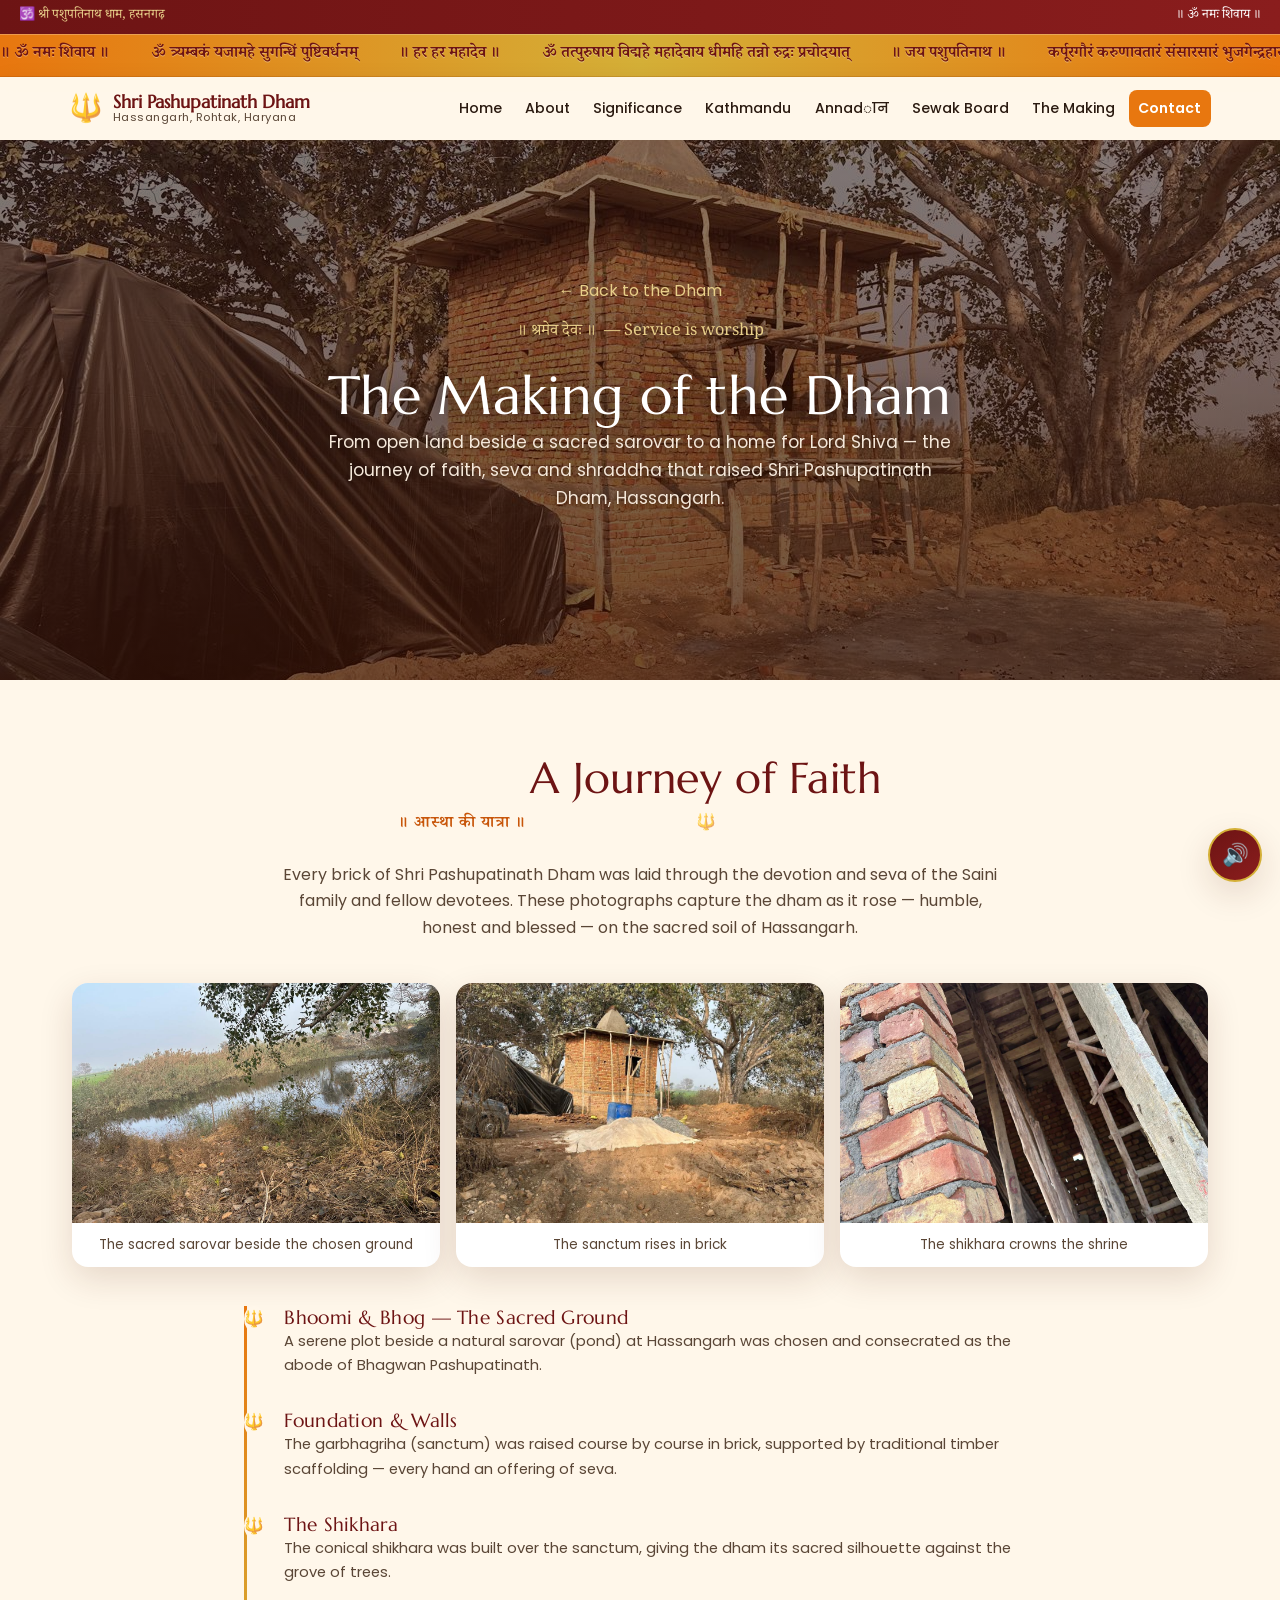
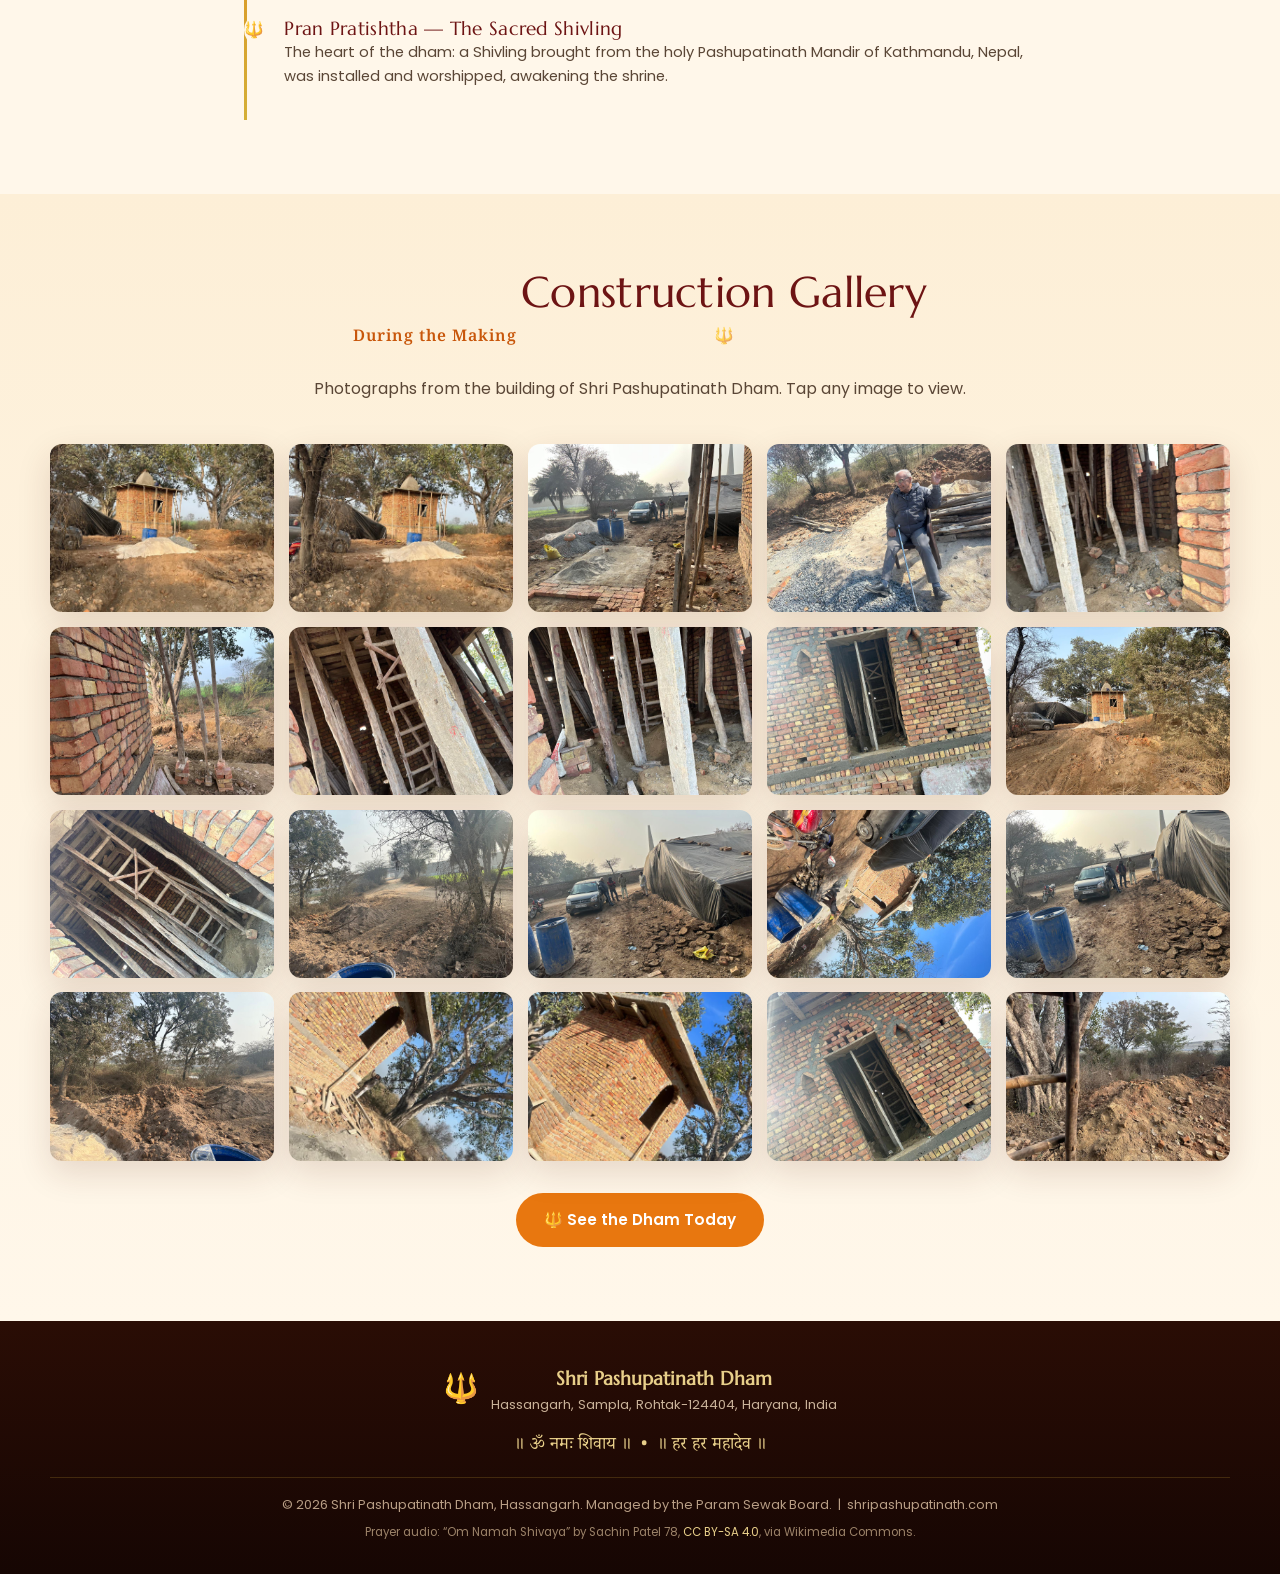
==== making.html @ 54a42c15 "Launch Shri Pashupatinath Dham website Static site for Shri Pashupatinath Dham, Hassangarh (Sampla, " ====
<!DOCTYPE html>
<html lang="en">
<head>
  <meta charset="UTF-8" />
  <meta name="viewport" content="width=device-width, initial-scale=1.0" />
  <title>The Making of the Dham | Shri Pashupatinath Dham, Hassangarh</title>
  <meta name="description" content="The journey of building Shri Pashupatinath Dham in Hassangarh — construction photos and milestones, from open land beside a sacred sarovar to a home of Lord Shiva." />
  <link rel="preconnect" href="https://fonts.googleapis.com" />
  <link rel="preconnect" href="https://fonts.gstatic.com" crossorigin />
  <link href="https://fonts.googleapis.com/css2?family=Marcellus&family=Noto+Serif+Devanagari:wght@400;600;700&family=Poppins:wght@300;400;500;600&display=swap" rel="stylesheet" />
  <link rel="stylesheet" href="css/styles.css" />
  <link rel="icon" href="data:image/svg+xml,<svg xmlns='http://www.w3.org/2000/svg' viewBox='0 0 100 100'><text y='.9em' font-size='90'>🕉️</text></svg>" />
</head>
<body>

  <!-- Background mantra audio (loops continuously) -->
  <audio id="mantraAudio" loop preload="auto">
    <source src="assets/om-namah-shivaya.ogg" type="audio/ogg" />
    <source src="assets/om-chant.wav" type="audio/wav" />
  </audio>
  <button id="audioToggle" class="audio-toggle" aria-label="Play or pause mantra" title="Mantra"><span class="a-icon">🔊</span></button>

  <div class="topbar">
    <span>🕉️ श्री पशुपतिनाथ धाम, हसनगढ़</span>
    <span class="topbar-om">॥ ॐ नमः शिवाय ॥</span>
  </div>

  <div class="mantra-marquee" aria-hidden="true">
    <div class="mantra-track">
      <span>॥ ॐ नमः शिवाय ॥</span><span>ॐ त्र्यम्बकं यजामहे सुगन्धिं पुष्टिवर्धनम्</span><span>॥ हर हर महादेव ॥</span><span>ॐ तत्पुरुषाय विद्महे महादेवाय धीमहि तन्नो रुद्रः प्रचोदयात्</span><span>॥ जय पशुपतिनाथ ॥</span><span>कर्पूरगौरं करुणावतारं संसारसारं भुजगेन्द्रहारम्</span>
      <span>॥ ॐ नमः शिवाय ॥</span><span>ॐ त्र्यम्बकं यजामहे सुगन्धिं पुष्टिवर्धनम्</span><span>॥ हर हर महादेव ॥</span><span>ॐ तत्पुरुषाय विद्महे महादेवाय धीमहि तन्नो रुद्रः प्रचोदयात्</span><span>॥ जय पशुपतिनाथ ॥</span><span>कर्पूरगौरं करुणावतारं संसारसारं भुजगेन्द्रहारम्</span>
    </div>
  </div>

  <header class="nav" id="nav">
    <div class="nav-inner">
      <a href="index.html" class="brand">
        <span class="brand-icon">🔱</span>
        <span class="brand-text">
          <strong>Shri Pashupatinath Dham</strong>
          <small>Hassangarh, Rohtak, Haryana</small>
        </span>
      </a>
      <nav class="nav-links" id="navLinks">
        <a href="index.html">Home</a>
        <a href="index.html#about">About</a>
        <a href="index.html#significance">Significance</a>
        <a href="index.html#kathmandu">Kathmandu</a>
        <a href="index.html#bhandara">Annadान</a>
        <a href="index.html#board">Sewak Board</a>
        <a href="making.html">The Making</a>
        <a href="index.html#contact" class="btn-donate">Contact</a>
      </nav>
      <button class="nav-toggle" id="navToggle" aria-label="Menu">☰</button>
    </div>
  </header>

  <!-- Hero -->
  <section class="making-hero">
    <div class="hero-content">
      <a href="index.html" class="back-link">← Back to the Dham</a>
      <p class="hero-mantra">॥ श्रमेव देवः ॥ &nbsp;— Service is worship</p>
      <h1>The Making of the Dham</h1>
      <p class="hero-desc">From open land beside a sacred sarovar to a home for Lord Shiva — the journey of faith, seva and shraddha that raised Shri Pashupatinath Dham, Hassangarh.</p>
    </div>
  </section>

  <!-- Story -->
  <section class="section">
    <div class="section-head">
      <span class="eyebrow">॥ आस्था की यात्रा ॥</span>
      <h2>A Journey of Faith</h2>
      <p class="section-lead">Every brick of Shri Pashupatinath Dham was laid through the devotion and seva of the Saini family and fellow devotees. These photographs capture the dham as it rose — humble, honest and blessed — on the sacred soil of Hassangarh.</p>
    </div>

    <div class="progress-imgs">
      <figure><img src="assets/gallery/temple-08.jpg" alt="The sacred sarovar beside which the dham was built" loading="lazy"/><figcaption>The sacred sarovar beside the chosen ground</figcaption></figure>
      <figure><img src="assets/gallery/temple-02.jpg" alt="The brick sanctum under construction" loading="lazy"/><figcaption>The sanctum rises in brick</figcaption></figure>
      <figure><img src="assets/gallery/temple-24.jpg" alt="The completed brick shikhara" loading="lazy"/><figcaption>The shikhara crowns the shrine</figcaption></figure>
    </div>

    <!-- Timeline -->
    <div class="timeline">
      <div class="tl-item">
        <h3>Bhoomi & Bhog — The Sacred Ground</h3>
        <p>A serene plot beside a natural sarovar (pond) at Hassangarh was chosen and consecrated as the abode of Bhagwan Pashupatinath.</p>
      </div>
      <div class="tl-item">
        <h3>Foundation & Walls</h3>
        <p>The garbhagriha (sanctum) was raised course by course in brick, supported by traditional timber scaffolding — every hand an offering of seva.</p>
      </div>
      <div class="tl-item">
        <h3>The Shikhara</h3>
        <p>The conical shikhara was built over the sanctum, giving the dham its sacred silhouette against the grove of trees.</p>
      </div>
      <div class="tl-item">
        <h3>Pran Pratishtha — The Sacred Shivling</h3>
        <p>The heart of the dham: a Shivling brought from the holy Pashupatinath Mandir of Kathmandu, Nepal, was installed and worshipped, awakening the shrine.</p>
      </div>
    </div>
  </section>

  <!-- Construction Gallery -->
  <section class="section section-alt">
    <div class="section-head">
      <span class="eyebrow">During the Making</span>
      <h2>Construction Gallery</h2>
      <p class="section-lead">Photographs from the building of Shri Pashupatinath Dham. Tap any image to view.</p>
    </div>
    <div class="gallery-grid" id="makingGrid"><!-- populated by script.js --></div>
    <div class="gallery-cta">
      <a href="index.html#gallery" class="btn btn-primary">🔱 See the Dham Today</a>
    </div>
  </section>

  <footer class="footer">
    <div class="footer-inner">
      <div class="footer-brand">
        <span class="brand-icon">🔱</span>
        <div>
          <strong>Shri Pashupatinath Dham</strong>
          <p>Hassangarh, Sampla, Rohtak-124404, Haryana, India</p>
        </div>
      </div>
      <p class="footer-mantra">॥ ॐ नमः शिवाय ॥ &nbsp;•&nbsp; ॥ हर हर महादेव ॥</p>
      <p class="footer-copy">© <span id="year"></span> Shri Pashupatinath Dham, Hassangarh. Managed by the Param Sewak Board. &nbsp;|&nbsp; shripashupatinath.com</p>
      <p class="footer-credit">Prayer audio: “Om Namah Shivaya” by Sachin Patel 78, <a href="https://creativecommons.org/licenses/by-sa/4.0" target="_blank" rel="noopener">CC BY-SA 4.0</a>, via Wikimedia Commons.</p>
    </div>
  </footer>

  <div class="lightbox" id="lightbox">
    <span class="lb-close" id="lbClose">✕</span>
    <img id="lbImg" src="" alt="Darshan" />
  </div>

  <script src="js/script.js"></script>
</body>
</html>
---- css/styles.css ----
/* ===== Shri Pashupatinath Dham — Theme ===== */
:root{
  --saffron:#e8770f;
  --saffron-deep:#c8560a;
  --maroon:#6d1414;
  --maroon-2:#8a1d1d;
  --gold:#d4af37;
  --gold-soft:#e8cf8a;
  --cream:#fff7ea;
  --cream-2:#fdefd7;
  --ink:#2a1a10;
  --ink-soft:#5a4636;
  --shadow:0 12px 34px rgba(80,30,0,.14);
  --radius:16px;
  --maxw:1180px;
}
*{box-sizing:border-box;margin:0;padding:0}
html{scroll-behavior:smooth}
body{
  font-family:'Poppins',sans-serif;
  color:var(--ink);
  background:var(--cream);
  line-height:1.65;
  overflow-x:hidden;
}
h1,h2,h3,h4{font-family:'Marcellus',serif;font-weight:400;letter-spacing:.3px;line-height:1.2}
a{color:var(--maroon-2);text-decoration:none;transition:.2s}
a:hover{color:var(--saffron-deep)}
img{max-width:100%;display:block}
.dev{font-family:'Noto Serif Devanagari',serif}

/* ===== Top bar ===== */
.topbar{
  background:linear-gradient(90deg,var(--maroon),var(--maroon-2));
  color:var(--gold-soft);
  font-size:.82rem;
  display:flex;justify-content:space-between;align-items:center;
  padding:.4rem 1.2rem;
  font-family:'Noto Serif Devanagari',serif;
}
.topbar-om{color:#fff}
@media(max-width:600px){.topbar{font-size:.7rem;padding:.35rem .7rem}}

/* ===== Scrolling mantra marquee ===== */
.mantra-marquee{
  background:linear-gradient(90deg,var(--saffron),var(--gold),var(--saffron));
  overflow:hidden;white-space:nowrap;position:relative;
  border-top:1px solid rgba(255,255,255,.25);
  border-bottom:1px solid rgba(140,60,0,.2);
}
.mantra-track{
  display:inline-flex;gap:2.6rem;padding:.45rem 0;
  animation:marquee 34s linear infinite;
  will-change:transform;
}
.mantra-track span{
  font-family:'Noto Serif Devanagari',serif;
  color:var(--maroon);font-weight:600;font-size:1rem;
  text-shadow:0 1px 0 rgba(255,255,255,.35);
}
@keyframes marquee{from{transform:translateX(0)}to{transform:translateX(-50%)}}
.mantra-marquee:hover .mantra-track{animation-play-state:paused}

/* ===== Audio toggle ===== */
.audio-toggle{
  position:fixed;right:18px;bottom:18px;z-index:120;
  width:54px;height:54px;border-radius:50%;border:2px solid var(--gold);
  background:linear-gradient(145deg,var(--maroon),var(--maroon-2));
  color:#fff;font-size:1.35rem;cursor:pointer;box-shadow:var(--shadow);
  display:flex;align-items:center;justify-content:center;transition:.25s;
}
.audio-toggle:hover{transform:scale(1.08)}
.audio-toggle.playing{animation:pulse 2.4s ease-in-out infinite}
@keyframes pulse{0%,100%{box-shadow:0 0 0 0 rgba(212,175,55,.5)}50%{box-shadow:0 0 0 12px rgba(212,175,55,0)}}

/* ===== Nav ===== */
.nav{position:sticky;top:0;z-index:100;background:rgba(255,247,234,.96);
  backdrop-filter:blur(8px);box-shadow:0 2px 18px rgba(90,30,0,.08);}
.nav-inner{max-width:var(--maxw);margin:auto;display:flex;align-items:center;
  justify-content:space-between;padding:.55rem 1.2rem;gap:1rem}
.brand{display:flex;align-items:center;gap:.6rem;color:var(--maroon)}
.brand-icon{font-size:1.7rem}
.brand-text{display:flex;flex-direction:column;line-height:1.05}
.brand-text strong{font-family:'Marcellus',serif;font-size:1.12rem;color:var(--maroon)}
.brand-text small{font-size:.7rem;color:var(--ink-soft);letter-spacing:.5px}
.nav-links{display:flex;align-items:center;gap:.25rem;flex-wrap:wrap}
.nav-links a{padding:.45rem .6rem;font-size:.88rem;color:var(--ink);border-radius:8px;font-weight:500}
.nav-links a:hover{background:var(--cream-2);color:var(--maroon)}
.btn-donate{background:var(--saffron);color:#fff!important;font-weight:600!important}
.btn-donate:hover{background:var(--saffron-deep)!important}
.nav-toggle{display:none;background:none;border:none;font-size:1.6rem;color:var(--maroon);cursor:pointer}
@media(max-width:960px){
  .nav-toggle{display:block}
  .nav-links{position:absolute;top:100%;right:0;left:0;flex-direction:column;
    align-items:stretch;background:var(--cream);padding:.6rem;gap:.15rem;
    box-shadow:var(--shadow);max-height:0;overflow:hidden;transition:max-height .35s}
  .nav-links.open{max-height:640px;padding:.6rem}
  .nav-links a{padding:.7rem .9rem}
}

/* ===== Buttons ===== */
.btn{display:inline-block;padding:.8rem 1.6rem;border-radius:40px;font-weight:600;
  font-size:.95rem;transition:.25s;cursor:pointer;border:2px solid transparent}
.btn-primary{background:var(--saffron);color:#fff}
.btn-primary:hover{background:var(--saffron-deep);color:#fff;transform:translateY(-2px)}
.btn-ghost{background:transparent;color:#fff;border-color:var(--gold-soft)}
.btn-ghost:hover{background:rgba(255,255,255,.15);color:#fff}

/* ===== Hero ===== */
.hero{position:relative;min-height:92vh;display:flex;align-items:center;justify-content:center;
  text-align:center;color:#fff;
  background:linear-gradient(rgba(40,10,0,.15),rgba(40,10,0,.15)),url('../assets/gallery/temple-14.jpg') center/cover no-repeat;}
.hero-overlay{position:absolute;inset:0;
  background:linear-gradient(180deg,rgba(60,15,5,.55),rgba(60,15,5,.35) 40%,rgba(50,12,4,.78));}
.hero-content{position:relative;z-index:2;max-width:820px;padding:2rem 1.4rem}
.hero-mantra{font-family:'Noto Serif Devanagari',serif;color:var(--gold-soft);
  font-size:1.02rem;margin-bottom:1rem;text-shadow:0 2px 8px rgba(0,0,0,.6)}
.hero h1{font-size:clamp(2.4rem,6vw,4.4rem);text-shadow:0 4px 22px rgba(0,0,0,.55);color:#fff}
.hero-sub-hi{font-family:'Noto Serif Devanagari',serif;font-size:1.5rem;color:var(--gold-soft);margin:.3rem 0 1rem}
.hero-desc{font-size:1.06rem;max-width:640px;margin:0 auto 1.8rem;color:#f5e8da;text-shadow:0 1px 6px rgba(0,0,0,.5)}
.hero-btns{display:flex;gap:1rem;justify-content:center;flex-wrap:wrap}
.hero-scroll{position:absolute;bottom:22px;left:50%;transform:translateX(-50%);color:var(--gold-soft);
  font-size:1.4rem;z-index:2;animation:bob 1.8s infinite}
@keyframes bob{0%,100%{transform:translate(-50%,0)}50%{transform:translate(-50%,10px)}}

/* ===== Quote strip ===== */
.quote-strip{background:linear-gradient(135deg,var(--maroon),var(--maroon-2));color:#fff;
  text-align:center;padding:3rem 1.4rem;border-bottom:4px solid var(--gold)}
.quote-dev{font-family:'Noto Serif Devanagari',serif;font-size:1.5rem;color:var(--gold-soft);line-height:1.7}
.quote-en{max-width:760px;margin:1rem auto 0;font-style:italic;color:#f2e3d0;font-size:1rem}

/* ===== Sections ===== */
.section{max-width:var(--maxw);margin:auto;padding:4.6rem 1.4rem}
.section-alt{background:linear-gradient(180deg,var(--cream-2),var(--cream));max-width:100%}
.section-alt>*{max-width:var(--maxw);margin-left:auto;margin-right:auto}
.section-head{text-align:center;margin-bottom:2.6rem}
.eyebrow{display:inline-block;font-family:'Noto Serif Devanagari',serif;color:var(--saffron-deep);
  font-weight:600;letter-spacing:1px;margin-bottom:.5rem}
.eyebrow.light{color:var(--gold-soft)}
.section-head h2{font-size:clamp(1.9rem,4vw,2.7rem);color:var(--maroon);position:relative;display:inline-block}
.section-head h2::after{content:"🔱";display:block;font-size:1rem;margin-top:.4rem;opacity:.8}
.section-lead{max-width:720px;margin:1rem auto 0;color:var(--ink-soft)}

/* ===== About ===== */
.about-grid{display:grid;grid-template-columns:1.3fr 1fr;gap:2.4rem;align-items:start}
.about-text p{margin-bottom:1rem;color:var(--ink-soft)}
.about-text strong{color:var(--maroon)}
.about-cards{display:grid;grid-template-columns:1fr 1fr;gap:1rem}
.mini-card{background:#fff;border:1px solid var(--cream-2);border-radius:var(--radius);
  padding:1.2rem;box-shadow:var(--shadow);text-align:center}
.mini-card span{font-size:1.8rem}
.mini-card h4{color:var(--maroon);margin:.4rem 0 .3rem;font-size:1.05rem}
.mini-card p{font-size:.85rem;color:var(--ink-soft)}
@media(max-width:820px){.about-grid{grid-template-columns:1fr}}

/* ===== Significance ===== */
.sig-intro{max-width:820px;margin:0 auto 2.4rem;text-align:center;color:var(--ink-soft);font-size:1.05rem}
.sig-grid{display:grid;grid-template-columns:repeat(auto-fit,minmax(230px,1fr));gap:1.3rem}
.sig-card{background:#fff;border-radius:var(--radius);padding:1.6rem;box-shadow:var(--shadow);
  border-top:4px solid var(--saffron);transition:.25s}
.sig-card:hover{transform:translateY(-5px)}
.sig-card h3{color:var(--maroon);font-size:1.2rem;margin-bottom:.5rem}
.sig-card p{color:var(--ink-soft);font-size:.94rem}

.mantra-block{margin-top:3rem;text-align:center}
.mantra-block>h3{color:var(--maroon);font-size:1.5rem;margin-bottom:1.4rem}
.mantra-cards{display:grid;grid-template-columns:repeat(auto-fit,minmax(260px,1fr));gap:1.3rem}
.mantra-card{background:linear-gradient(160deg,#fff,var(--cream-2));border:1px solid var(--gold-soft);
  border-radius:var(--radius);padding:1.6rem;box-shadow:var(--shadow)}
.m-dev{font-family:'Noto Serif Devanagari',serif;color:var(--maroon);font-size:1.25rem;line-height:1.7;margin-bottom:.7rem}
.m-en{font-size:.9rem;color:var(--ink-soft);font-style:italic}

/* ===== Kathmandu ===== */
.kathmandu{background:linear-gradient(180deg,var(--cream),var(--cream-2))}
.kath-grid{display:grid;grid-template-columns:1.4fr 1fr;gap:2.4rem;align-items:center}
.kath-text p{margin-bottom:1rem;color:var(--ink-soft)}
.kath-text strong{color:var(--maroon)}
.kath-facts{list-style:none;margin-top:1rem;display:grid;gap:.7rem}
.kath-facts li{background:#fff;border-left:4px solid var(--saffron);padding:.7rem 1rem;
  border-radius:8px;font-size:.9rem;color:var(--ink-soft);box-shadow:0 4px 14px rgba(90,30,0,.06)}
.kath-quote{background:linear-gradient(150deg,var(--maroon),var(--maroon-2));color:#fff;
  border-radius:var(--radius);padding:2rem;box-shadow:var(--shadow)}
.kath-quote blockquote{font-family:'Marcellus',serif;font-size:1.3rem;line-height:1.6;color:var(--gold-soft)}
.kath-cite{margin-top:1rem;font-size:.85rem;color:#e9d8c4}
@media(max-width:820px){.kath-grid{grid-template-columns:1fr}}

/* ===== Bhandara ===== */
.bhandara{background:linear-gradient(135deg,var(--saffron-deep),var(--maroon));color:#fff;max-width:100%;text-align:center}
.bhandara-inner{max-width:820px;margin:auto}
.bhandara h2{color:#fff}
.bhandara .section-head h2::after,.bhandara h2::after{content:none}
.bhandara-lead{font-size:1.12rem;margin:1rem 0 2rem;color:#fbecd8}
.bhandara-date{display:flex;align-items:center;gap:1.4rem;justify-content:center;
  background:rgba(255,255,255,.1);border:1px solid var(--gold-soft);border-radius:var(--radius);
  padding:1.6rem;text-align:left;flex-wrap:wrap}
.date-badge{background:#fff;color:var(--maroon);border-radius:14px;padding:.7rem 1.3rem;text-align:center;
  box-shadow:0 8px 20px rgba(0,0,0,.25);flex-shrink:0}
.date-badge .d-day{display:block;font-family:'Marcellus',serif;font-size:2.6rem;line-height:1;color:var(--saffron-deep)}
.date-badge .d-mon{display:block;font-weight:600;letter-spacing:1px;text-transform:uppercase;font-size:.8rem}
.bhandara-date p{color:#fdf1e2;font-size:.98rem;max-width:420px}
.bhandara-note{margin-top:1.8rem;color:#fbecd8}
.bhandara-note a{color:#fff;text-decoration:underline}

/* ===== Board ===== */
.board-grid{display:grid;grid-template-columns:repeat(auto-fit,minmax(210px,1fr));gap:1.3rem}
.board-card{background:#fff;border-radius:var(--radius);padding:1.6rem 1.2rem;text-align:center;
  box-shadow:var(--shadow);border-bottom:4px solid var(--gold);transition:.25s}
.board-card:hover{transform:translateY(-5px);border-bottom-color:var(--saffron)}
.board-avatar{width:78px;height:78px;margin:0 auto .8rem;border-radius:50%;
  background:linear-gradient(145deg,var(--cream-2),var(--gold-soft));display:flex;align-items:center;
  justify-content:center;font-size:2.1rem;border:3px solid var(--gold);overflow:hidden}
.board-avatar.has-photo{width:110px;height:110px}
.board-avatar.has-photo img{width:100%;height:100%;object-fit:cover}
.board-card h3{font-size:1.12rem;color:var(--maroon)}
.board-card h3 span{font-size:.8rem;color:var(--ink-soft)}
.board-card .role{color:var(--saffron-deep);font-weight:600;font-size:.9rem;margin-top:.25rem}
.board-card.featured{grid-column:span 2;border-bottom-color:var(--saffron);background:linear-gradient(160deg,#fff,var(--cream-2))}
.board-bio{font-size:.82rem;color:var(--ink-soft);margin-top:.6rem}
@media(max-width:560px){.board-card.featured{grid-column:span 1}}

/* ===== Gallery ===== */
.gallery-grid{display:grid;grid-template-columns:repeat(auto-fill,minmax(220px,1fr));gap:.9rem}
.gallery-grid figure{position:relative;overflow:hidden;border-radius:12px;cursor:pointer;
  box-shadow:var(--shadow);aspect-ratio:4/3;background:var(--cream-2)}
.gallery-grid img{width:100%;height:100%;object-fit:cover;transition:.5s}
.gallery-grid figure:hover img{transform:scale(1.09)}
.gallery-grid figcaption{position:absolute;left:0;right:0;bottom:0;padding:.6rem .7rem;
  background:linear-gradient(transparent,rgba(60,15,5,.82));color:#fff;font-size:.8rem;
  opacity:0;transform:translateY(8px);transition:.3s}
.gallery-grid figure:hover figcaption{opacity:1;transform:translateY(0)}
.gallery-cta{text-align:center;margin-top:2rem}

/* ===== Progress figures (main + making) ===== */
.progress-imgs{display:grid;grid-template-columns:repeat(auto-fit,minmax(240px,1fr));gap:1rem;margin-bottom:2.4rem}
.progress-imgs figure{border-radius:var(--radius);overflow:hidden;box-shadow:var(--shadow);background:#fff}
.progress-imgs img{width:100%;height:240px;object-fit:cover}
.progress-imgs figcaption{padding:.7rem;text-align:center;font-size:.85rem;color:var(--ink-soft)}
.progress-steps{display:grid;grid-template-columns:repeat(auto-fit,minmax(160px,1fr));gap:1rem}
.step{background:#fff;border-radius:var(--radius);padding:1.3rem;text-align:center;box-shadow:var(--shadow);
  border-top:4px solid var(--cream-2)}
.step span{font-size:1.6rem}
.step h4{color:var(--maroon);margin:.4rem 0 .2rem;font-size:1rem}
.step p{font-size:.82rem;color:var(--ink-soft)}
.step.done{border-top-color:#3c9a54}
.step.active{border-top-color:var(--saffron);background:linear-gradient(160deg,#fff,var(--cream-2))}

/* ===== Seva / Contributions ===== */
.donate{background:linear-gradient(135deg,var(--maroon),var(--maroon-2));color:#fff;max-width:100%;text-align:center}
.donate-inner{max-width:760px;margin:auto}
.donate h2{color:#fff}
.donate h2::after{content:none}
.donate p{color:#f4e5d4;margin-bottom:1rem}
.donate-note{color:var(--gold-soft);font-size:1rem}
.donate-note strong{color:#fff}

/* ===== Contact ===== */
.contact-grid{display:grid;grid-template-columns:1fr 1.2fr;gap:2rem;align-items:stretch}
.contact-info{background:#fff;border-radius:var(--radius);padding:2rem;box-shadow:var(--shadow);border-left:5px solid var(--saffron)}
.contact-info h3{color:var(--maroon);font-size:1.4rem}
.addr{font-size:1.05rem;margin:.7rem 0 1rem;color:var(--ink);font-weight:500}
.contact-list{list-style:none;display:grid;gap:.4rem;margin-bottom:1rem}
.contact-list li{font-size:.9rem;color:var(--ink-soft);border-bottom:1px dashed var(--cream-2);padding-bottom:.35rem}
.contact-list strong{color:var(--maroon)}
.contact-cta{font-size:.9rem;color:var(--ink-soft)}
.contact-person{display:flex;gap:1rem;align-items:center;margin-top:1.2rem;background:var(--cream-2);
  border-radius:12px;padding:.9rem}
.contact-person img{width:64px;height:64px;border-radius:50%;object-fit:cover;border:3px solid var(--gold);background:#fff}
.contact-person strong{color:var(--maroon);display:block}
.contact-person small{display:block;font-size:.78rem;color:var(--ink-soft)}
.contact-person .cp-qual{margin-top:.2rem;font-style:italic}
.contact-map{border-radius:var(--radius);overflow:hidden;box-shadow:var(--shadow);min-height:340px}
.contact-map iframe{width:100%;height:100%;min-height:340px;border:0}
@media(max-width:820px){.contact-grid{grid-template-columns:1fr}}

/* ===== Footer ===== */
.footer{background:linear-gradient(180deg,#2a0d05,#160603);color:#e9d8c4;padding:2.6rem 1.4rem 2rem;text-align:center}
.footer-inner{max-width:var(--maxw);margin:auto}
.footer-brand{display:flex;align-items:center;justify-content:center;gap:.7rem;margin-bottom:1rem}
.footer-brand .brand-icon{font-size:1.8rem}
.footer-brand strong{font-family:'Marcellus',serif;font-size:1.2rem;color:var(--gold-soft);display:block}
.footer-brand p{font-size:.82rem;color:#c9b299}
.footer-mantra{font-family:'Noto Serif Devanagari',serif;color:var(--gold-soft);font-size:1.1rem;margin:1rem 0}
.footer-copy{font-size:.8rem;color:#b89e85;border-top:1px solid rgba(212,175,55,.2);padding-top:1rem;margin-top:1rem}
.footer-credit{font-size:.72rem;color:#9c8369;margin-top:.5rem}
.footer-credit a{color:var(--gold-soft)}

/* ===== Lightbox ===== */
.lightbox{position:fixed;inset:0;background:rgba(20,5,0,.92);display:none;align-items:center;
  justify-content:center;z-index:200;padding:2rem}
.lightbox.open{display:flex}
.lightbox img{max-width:92vw;max-height:88vh;border-radius:10px;border:3px solid var(--gold);box-shadow:0 20px 60px rgba(0,0,0,.6)}
.lb-close{position:absolute;top:18px;right:26px;color:#fff;font-size:2rem;cursor:pointer;line-height:1}

/* ===== Making page hero ===== */
.making-hero{position:relative;min-height:60vh;display:flex;align-items:center;justify-content:center;
  text-align:center;color:#fff;
  background:linear-gradient(rgba(50,15,5,.55),rgba(50,15,5,.7)),url('../assets/gallery/temple-19.jpg') center/cover no-repeat;}
.making-hero .hero-content{max-width:760px}
.making-hero h1{font-size:clamp(2rem,5vw,3.4rem);text-shadow:0 4px 20px rgba(0,0,0,.6)}
.back-link{display:inline-block;margin-bottom:1rem;color:var(--gold-soft)}

/* ===== Timeline (making) ===== */
.timeline{max-width:820px;margin:2.4rem auto 0;position:relative;padding-left:1rem}
.timeline::before{content:"";position:absolute;left:14px;top:0;bottom:0;width:3px;
  background:linear-gradient(var(--saffron),var(--gold))}
.tl-item{position:relative;padding:0 0 2rem 2.4rem}
.tl-item::before{content:"🔱";position:absolute;left:-2px;top:0;background:var(--cream);
  border-radius:50%;font-size:1rem}
.tl-item h3{color:var(--maroon);font-size:1.2rem}
.tl-item p{color:var(--ink-soft);font-size:.92rem}
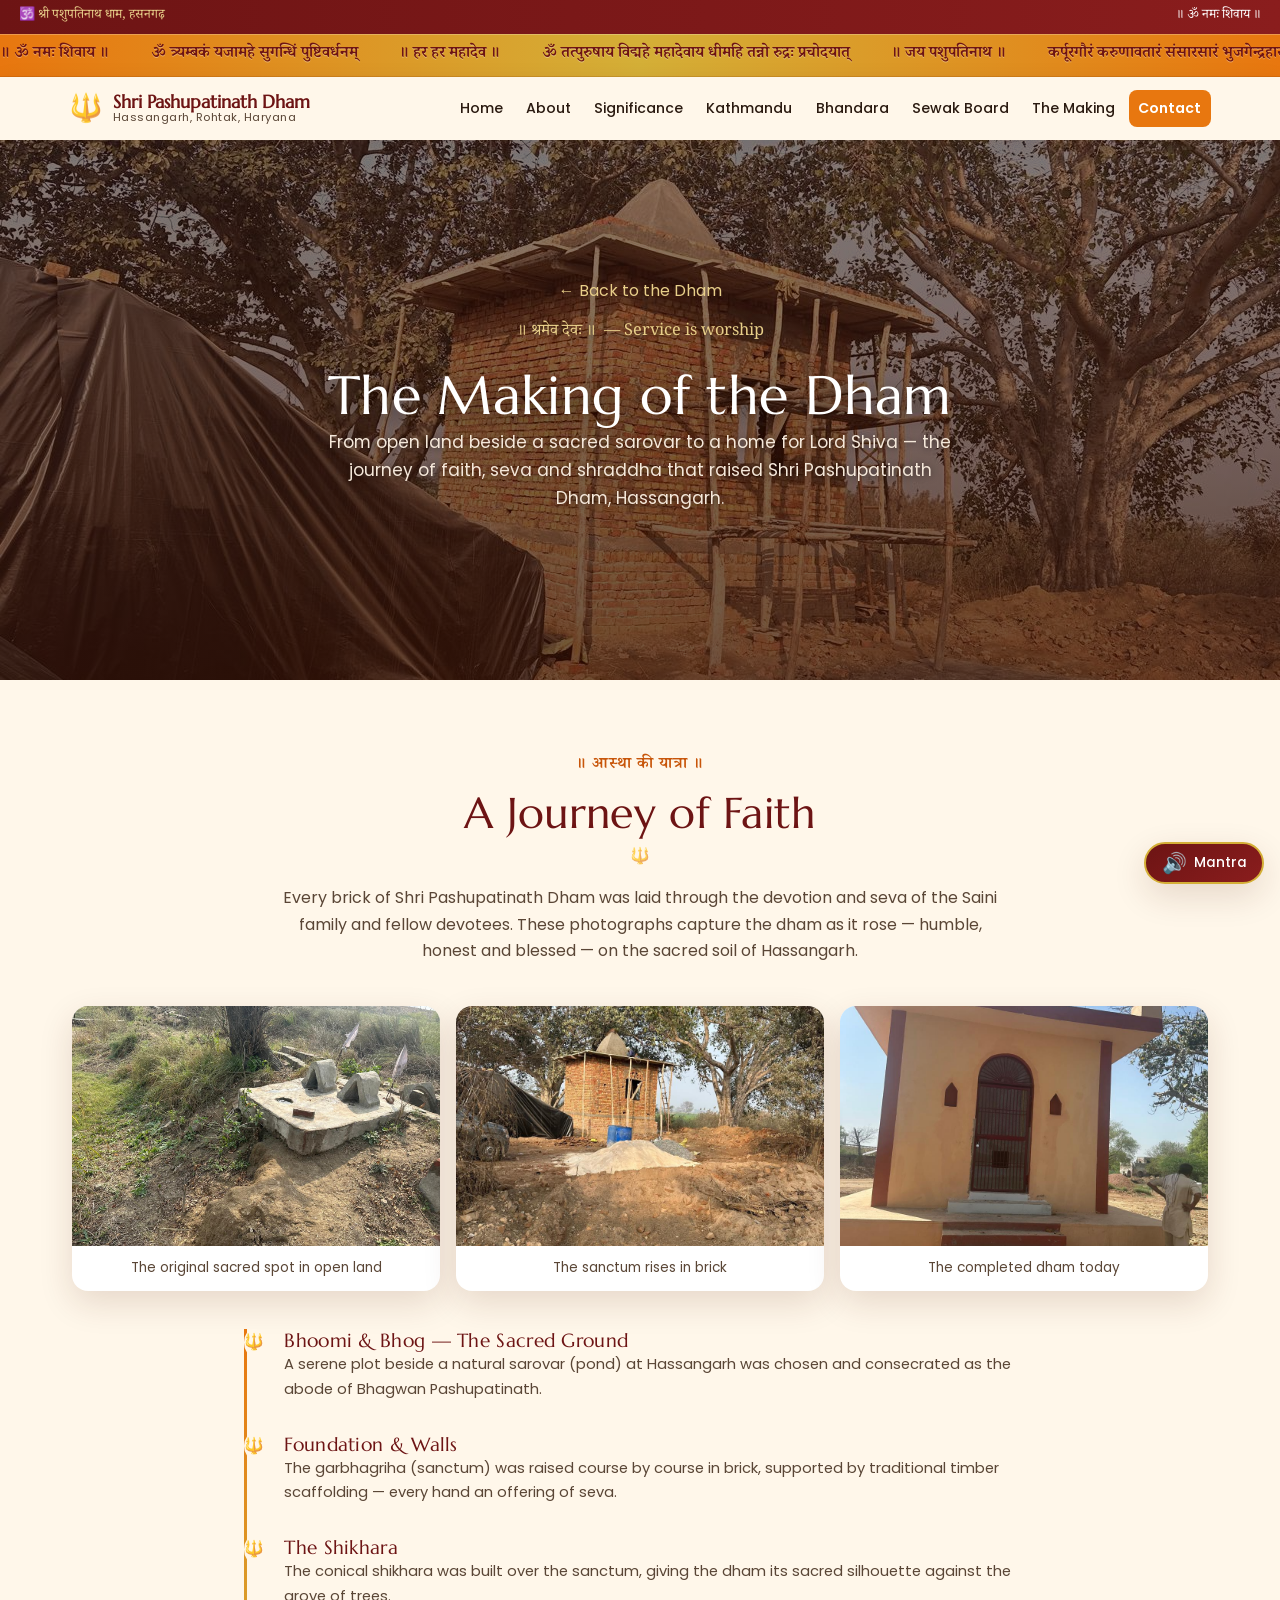
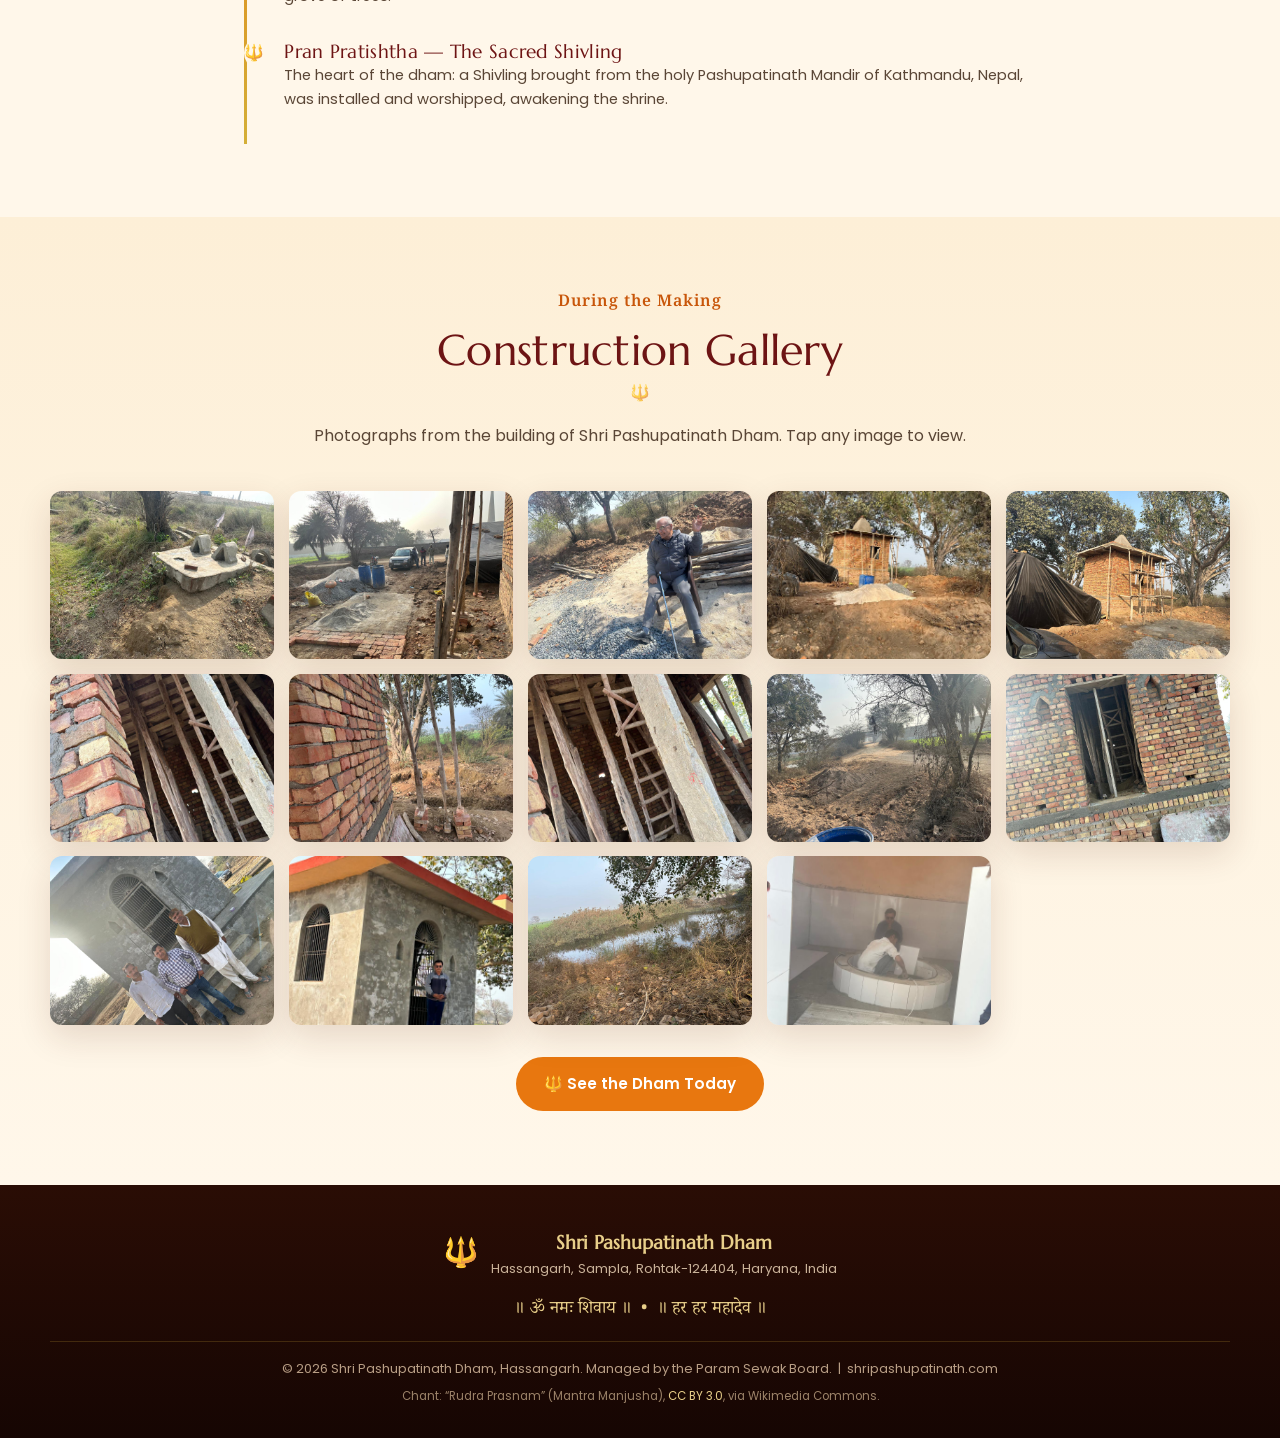
==== commit 1dba647e: "Refresh site: finished-temple photos, Sri Rudram audio, trimmed text, mobile polish - Home/hero now " ====
--- a/making.html
+++ b/making.html
@@ -14,11 +14,13 @@
 <body>
 
   <!-- Background mantra audio (loops continuously) -->
-  <audio id="mantraAudio" loop preload="auto">
-    <source src="assets/om-namah-shivaya.ogg" type="audio/ogg" />
-    <source src="assets/om-chant.wav" type="audio/wav" />
+  <audio id="mantraAudio" loop preload="metadata">
+    <source src="assets/sri-rudram.ogg" type="audio/ogg" />
+    <source src="assets/maha-mrityunjaya.ogg" type="audio/ogg" />
   </audio>
-  <button id="audioToggle" class="audio-toggle" aria-label="Play or pause mantra" title="Mantra"><span class="a-icon">🔊</span></button>
+  <button id="audioToggle" class="audio-toggle" aria-label="Mute or play mantra">
+    <span class="a-icon">🔊</span><span class="a-label">Mantra</span>
+  </button>
 
   <div class="topbar">
     <span>🕉️ श्री पशुपतिनाथ धाम, हसनगढ़</span>
@@ -46,7 +48,7 @@
         <a href="index.html#about">About</a>
         <a href="index.html#significance">Significance</a>
         <a href="index.html#kathmandu">Kathmandu</a>
-        <a href="index.html#bhandara">Annadान</a>
+        <a href="index.html#bhandara">Bhandara</a>
         <a href="index.html#board">Sewak Board</a>
         <a href="making.html">The Making</a>
         <a href="index.html#contact" class="btn-donate">Contact</a>
@@ -74,9 +76,9 @@
     </div>
 
     <div class="progress-imgs">
-      <figure><img src="assets/gallery/temple-08.jpg" alt="The sacred sarovar beside which the dham was built" loading="lazy"/><figcaption>The sacred sarovar beside the chosen ground</figcaption></figure>
-      <figure><img src="assets/gallery/temple-02.jpg" alt="The brick sanctum under construction" loading="lazy"/><figcaption>The sanctum rises in brick</figcaption></figure>
-      <figure><img src="assets/gallery/temple-24.jpg" alt="The completed brick shikhara" loading="lazy"/><figcaption>The shikhara crowns the shrine</figcaption></figure>
+      <figure><img src="assets/gallery/making-01.jpg" alt="The original sacred spot in open land" loading="lazy"/><figcaption>The original sacred spot in open land</figcaption></figure>
+      <figure><img src="assets/gallery/making-04.jpg" alt="The brick sanctum under construction" loading="lazy"/><figcaption>The sanctum rises in brick</figcaption></figure>
+      <figure><img src="assets/gallery/finished-01.jpg" alt="The completed Shri Pashupatinath Dham" loading="lazy"/><figcaption>The completed dham today</figcaption></figure>
     </div>
 
     <!-- Timeline -->
@@ -124,7 +126,7 @@
       </div>
       <p class="footer-mantra">॥ ॐ नमः शिवाय ॥ &nbsp;•&nbsp; ॥ हर हर महादेव ॥</p>
       <p class="footer-copy">© <span id="year"></span> Shri Pashupatinath Dham, Hassangarh. Managed by the Param Sewak Board. &nbsp;|&nbsp; shripashupatinath.com</p>
-      <p class="footer-credit">Prayer audio: “Om Namah Shivaya” by Sachin Patel 78, <a href="https://creativecommons.org/licenses/by-sa/4.0" target="_blank" rel="noopener">CC BY-SA 4.0</a>, via Wikimedia Commons.</p>
+      <p class="footer-credit">Chant: “Rudra Prasnam” (Mantra Manjusha), <a href="https://creativecommons.org/licenses/by/3.0" target="_blank" rel="noopener">CC BY 3.0</a>, via Wikimedia Commons.</p>
     </div>
   </footer>
 
--- a/css/styles.css
+++ b/css/styles.css
@@ -63,15 +63,20 @@
 
 /* ===== Audio toggle ===== */
 .audio-toggle{
-  position:fixed;right:18px;bottom:18px;z-index:120;
-  width:54px;height:54px;border-radius:50%;border:2px solid var(--gold);
+  position:fixed;right:16px;bottom:16px;z-index:120;
+  padding:.55rem .95rem;border-radius:40px;border:2px solid var(--gold);
   background:linear-gradient(145deg,var(--maroon),var(--maroon-2));
-  color:#fff;font-size:1.35rem;cursor:pointer;box-shadow:var(--shadow);
-  display:flex;align-items:center;justify-content:center;transition:.25s;
-}
-.audio-toggle:hover{transform:scale(1.08)}
-.audio-toggle.playing{animation:pulse 2.4s ease-in-out infinite}
+  color:#fff;font-size:1rem;cursor:pointer;box-shadow:var(--shadow);
+  display:inline-flex;align-items:center;gap:.45rem;transition:.25s;
+  font-family:'Poppins',sans-serif;font-weight:500;
+}
+.audio-toggle .a-icon{font-size:1.25rem;line-height:1}
+.audio-toggle .a-label{font-size:.85rem}
+.audio-toggle:hover{transform:translateY(-2px)}
+.audio-toggle.playing{animation:pulse 2.6s ease-in-out infinite}
+.audio-toggle.muted{opacity:.85;background:linear-gradient(145deg,#4a4038,#2f2822)}
 @keyframes pulse{0%,100%{box-shadow:0 0 0 0 rgba(212,175,55,.5)}50%{box-shadow:0 0 0 12px rgba(212,175,55,0)}}
+@media(max-width:600px){.audio-toggle .a-label{display:none}.audio-toggle{padding:.6rem;border-radius:50%}}
 
 /* ===== Nav ===== */
 .nav{position:sticky;top:0;z-index:100;background:rgba(255,247,234,.96);
@@ -109,7 +114,7 @@
 /* ===== Hero ===== */
 .hero{position:relative;min-height:92vh;display:flex;align-items:center;justify-content:center;
   text-align:center;color:#fff;
-  background:linear-gradient(rgba(40,10,0,.15),rgba(40,10,0,.15)),url('../assets/gallery/temple-14.jpg') center/cover no-repeat;}
+  background:linear-gradient(rgba(40,10,0,.15),rgba(40,10,0,.15)),url('../assets/gallery/finished-01.jpg') center/cover no-repeat;}
 .hero-overlay{position:absolute;inset:0;
   background:linear-gradient(180deg,rgba(60,15,5,.55),rgba(60,15,5,.35) 40%,rgba(50,12,4,.78));}
 .hero-content{position:relative;z-index:2;max-width:820px;padding:2rem 1.4rem}
@@ -134,7 +139,7 @@
 .section-alt{background:linear-gradient(180deg,var(--cream-2),var(--cream));max-width:100%}
 .section-alt>*{max-width:var(--maxw);margin-left:auto;margin-right:auto}
 .section-head{text-align:center;margin-bottom:2.6rem}
-.eyebrow{display:inline-block;font-family:'Noto Serif Devanagari',serif;color:var(--saffron-deep);
+.eyebrow{display:block;width:100%;font-family:'Noto Serif Devanagari',serif;color:var(--saffron-deep);
   font-weight:600;letter-spacing:1px;margin-bottom:.5rem}
 .eyebrow.light{color:var(--gold-soft)}
 .section-head h2{font-size:clamp(1.9rem,4vw,2.7rem);color:var(--maroon);position:relative;display:inline-block}
@@ -172,16 +177,15 @@
 
 /* ===== Kathmandu ===== */
 .kathmandu{background:linear-gradient(180deg,var(--cream),var(--cream-2))}
-.kath-grid{display:grid;grid-template-columns:1.4fr 1fr;gap:2.4rem;align-items:center}
+.kath-grid{display:grid;grid-template-columns:1fr 1fr;gap:2.4rem;align-items:center}
+.kath-photo{border-radius:var(--radius);overflow:hidden;box-shadow:var(--shadow);background:#fff}
+.kath-photo img{width:100%;height:100%;max-height:420px;object-fit:cover;display:block}
+.kath-photo figcaption{padding:.6rem;text-align:center;font-size:.82rem;color:var(--ink-soft)}
 .kath-text p{margin-bottom:1rem;color:var(--ink-soft)}
 .kath-text strong{color:var(--maroon)}
-.kath-facts{list-style:none;margin-top:1rem;display:grid;gap:.7rem}
-.kath-facts li{background:#fff;border-left:4px solid var(--saffron);padding:.7rem 1rem;
+.kath-facts{list-style:none;margin-top:1rem;display:grid;gap:.6rem}
+.kath-facts li{background:#fff;border-left:4px solid var(--saffron);padding:.65rem 1rem;
   border-radius:8px;font-size:.9rem;color:var(--ink-soft);box-shadow:0 4px 14px rgba(90,30,0,.06)}
-.kath-quote{background:linear-gradient(150deg,var(--maroon),var(--maroon-2));color:#fff;
-  border-radius:var(--radius);padding:2rem;box-shadow:var(--shadow)}
-.kath-quote blockquote{font-family:'Marcellus',serif;font-size:1.3rem;line-height:1.6;color:var(--gold-soft)}
-.kath-cite{margin-top:1rem;font-size:.85rem;color:#e9d8c4}
 @media(max-width:820px){.kath-grid{grid-template-columns:1fr}}
 
 /* ===== Bhandara ===== */
@@ -294,7 +298,7 @@
 /* ===== Making page hero ===== */
 .making-hero{position:relative;min-height:60vh;display:flex;align-items:center;justify-content:center;
   text-align:center;color:#fff;
-  background:linear-gradient(rgba(50,15,5,.55),rgba(50,15,5,.7)),url('../assets/gallery/temple-19.jpg') center/cover no-repeat;}
+  background:linear-gradient(rgba(50,15,5,.55),rgba(50,15,5,.7)),url('../assets/gallery/making-05.jpg') center/cover no-repeat;}
 .making-hero .hero-content{max-width:760px}
 .making-hero h1{font-size:clamp(2rem,5vw,3.4rem);text-shadow:0 4px 20px rgba(0,0,0,.6)}
 .back-link{display:inline-block;margin-bottom:1rem;color:var(--gold-soft)}
@@ -308,3 +312,28 @@
   border-radius:50%;font-size:1rem}
 .tl-item h3{color:var(--maroon);font-size:1.2rem}
 .tl-item p{color:var(--ink-soft);font-size:.92rem}
+
+/* ===== Mobile refinements ===== */
+@media(max-width:600px){
+  .section{padding:3rem 1.1rem}
+  .section-head{margin-bottom:1.8rem}
+  .hero{min-height:82vh}
+  .hero-desc{font-size:1rem}
+  .hero-btns{gap:.7rem}
+  .btn{padding:.75rem 1.3rem;font-size:.9rem}
+  .quote-strip{padding:2.2rem 1.1rem}
+  .quote-dev{font-size:1.2rem}
+  .about-cards{grid-template-columns:1fr 1fr;gap:.7rem}
+  .mini-card{padding:.9rem}
+  .board-avatar.has-photo{width:96px;height:96px}
+  .bhandara-date{flex-direction:column;text-align:center;gap:1rem;padding:1.2rem}
+  .bhandara-date p{text-align:center}
+  .gallery-grid{grid-template-columns:repeat(auto-fill,minmax(150px,1fr));gap:.6rem}
+  .contact-map,.contact-map iframe{min-height:280px}
+  .footer-brand{flex-direction:column;gap:.3rem}
+  .topbar{flex-direction:column;gap:.1rem;text-align:center}
+}
+@media(max-width:380px){
+  .about-cards{grid-template-columns:1fr}
+  .gallery-grid{grid-template-columns:1fr 1fr}
+}
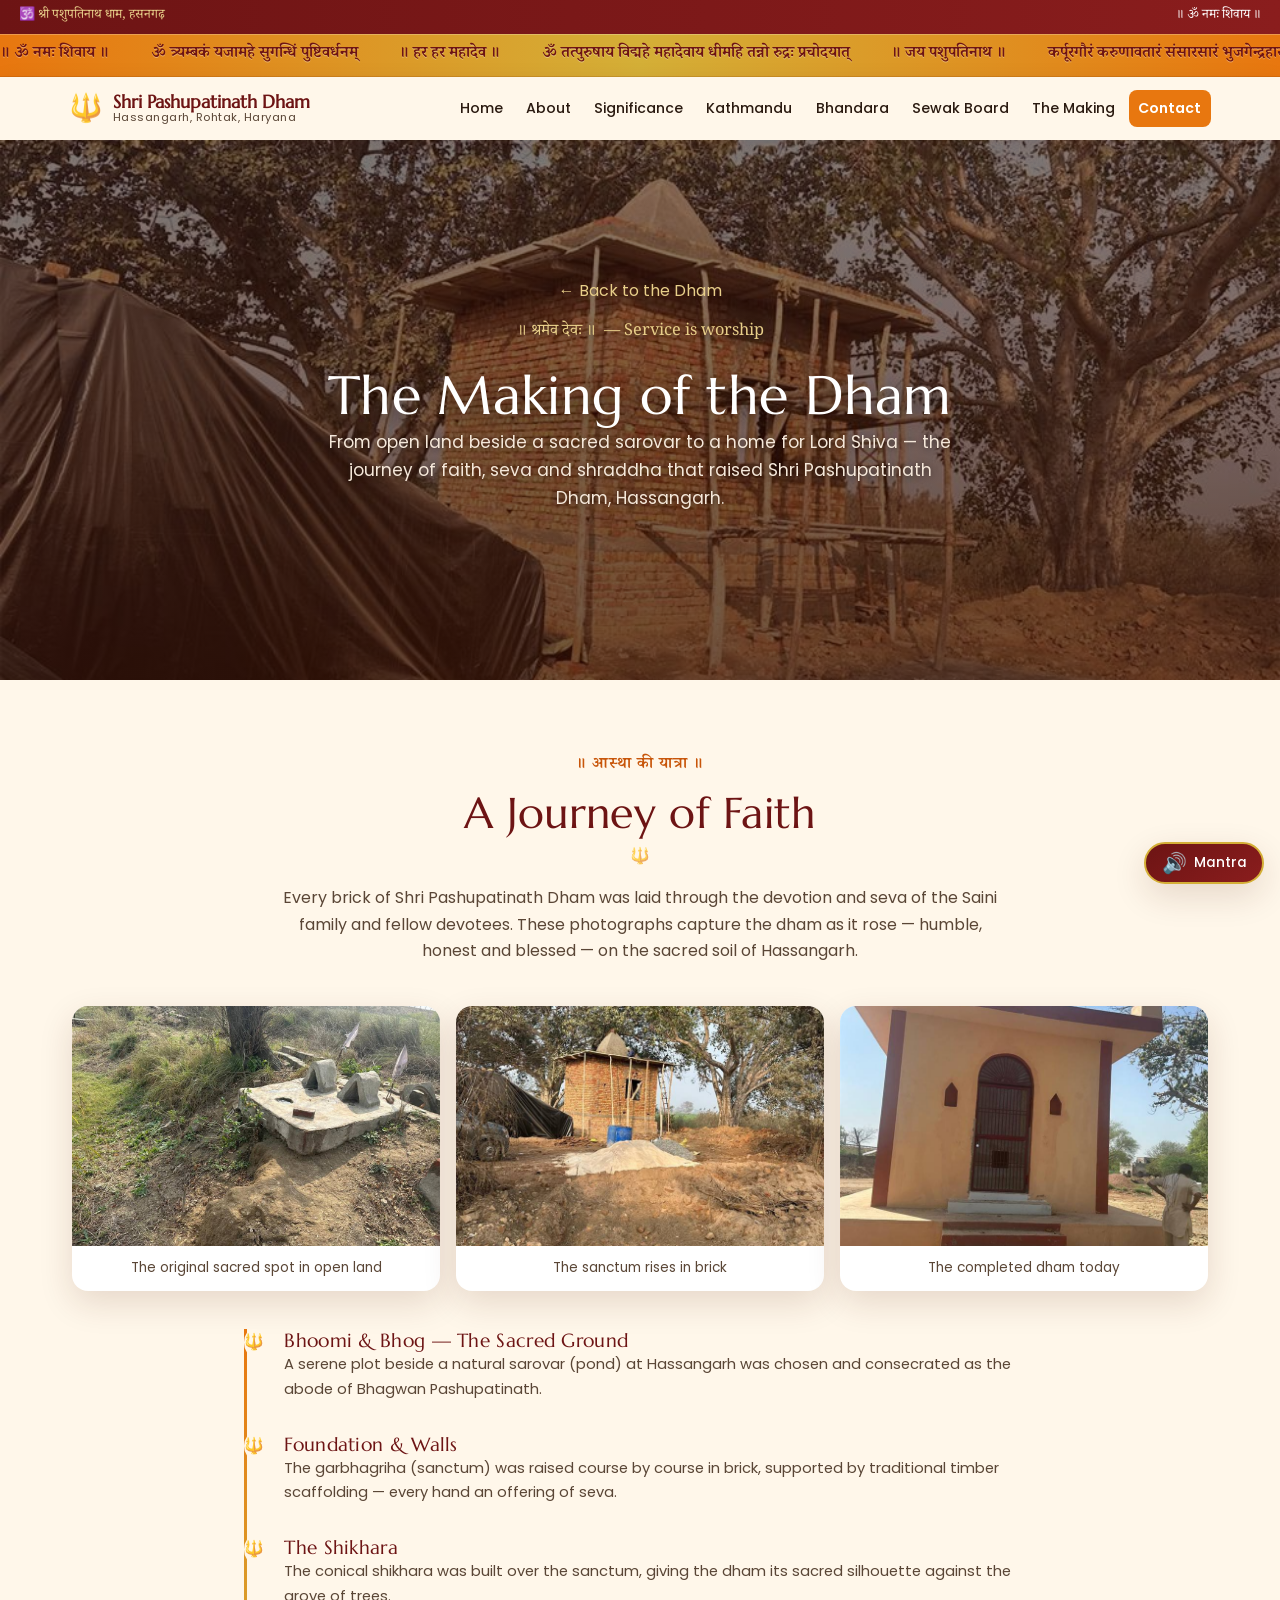
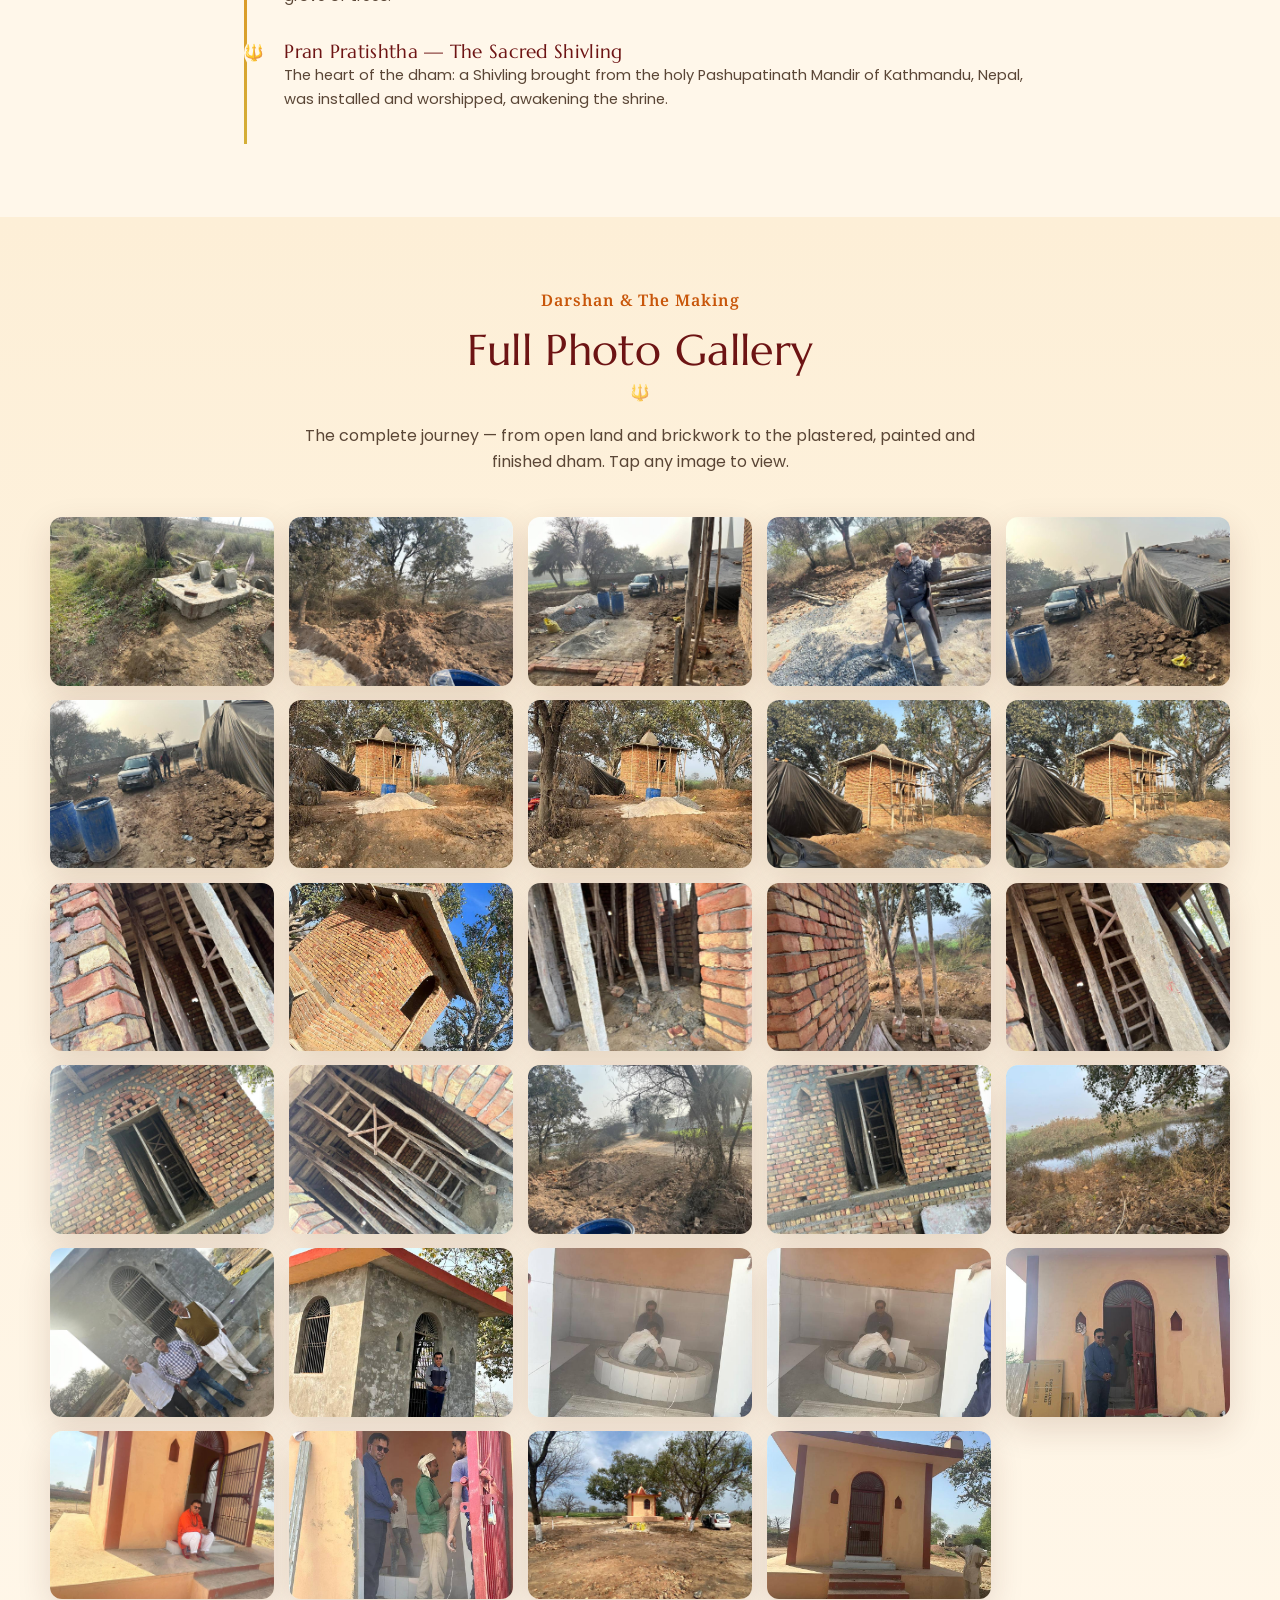
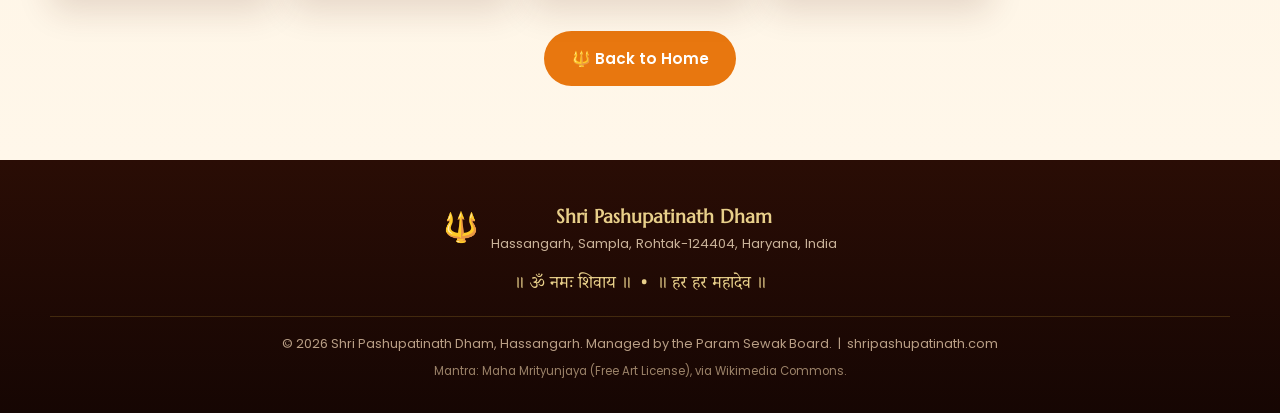
==== commit e49f91c4: "Performance: cut page weight ~24MB -> ~5MB; merge gallery into Making - Replaced 17.6MB Rudram chant" ====
--- a/making.html
+++ b/making.html
@@ -14,8 +14,7 @@
 <body>
 
   <!-- Background mantra audio (loops continuously) -->
-  <audio id="mantraAudio" loop preload="metadata">
-    <source src="assets/sri-rudram.ogg" type="audio/ogg" />
+  <audio id="mantraAudio" loop preload="auto">
     <source src="assets/maha-mrityunjaya.ogg" type="audio/ogg" />
   </audio>
   <button id="audioToggle" class="audio-toggle" aria-label="Mute or play mantra">
@@ -76,9 +75,9 @@
     </div>
 
     <div class="progress-imgs">
-      <figure><img src="assets/gallery/making-01.jpg" alt="The original sacred spot in open land" loading="lazy"/><figcaption>The original sacred spot in open land</figcaption></figure>
-      <figure><img src="assets/gallery/making-04.jpg" alt="The brick sanctum under construction" loading="lazy"/><figcaption>The sanctum rises in brick</figcaption></figure>
-      <figure><img src="assets/gallery/finished-01.jpg" alt="The completed Shri Pashupatinath Dham" loading="lazy"/><figcaption>The completed dham today</figcaption></figure>
+      <figure><img src="assets/gallery/img-01.jpg" alt="The original sacred spot in open land" loading="lazy"/><figcaption>The original sacred spot in open land</figcaption></figure>
+      <figure><img src="assets/gallery/img-07.jpg" alt="The brick sanctum under construction" loading="lazy"/><figcaption>The sanctum rises in brick</figcaption></figure>
+      <figure><img src="assets/gallery/img-29.jpg" alt="The completed Shri Pashupatinath Dham" loading="lazy"/><figcaption>The completed dham today</figcaption></figure>
     </div>
 
     <!-- Timeline -->
@@ -105,13 +104,13 @@
   <!-- Construction Gallery -->
   <section class="section section-alt">
     <div class="section-head">
-      <span class="eyebrow">During the Making</span>
-      <h2>Construction Gallery</h2>
-      <p class="section-lead">Photographs from the building of Shri Pashupatinath Dham. Tap any image to view.</p>
+      <span class="eyebrow">Darshan &amp; The Making</span>
+      <h2>Full Photo Gallery</h2>
+      <p class="section-lead">The complete journey — from open land and brickwork to the plastered, painted and finished dham. Tap any image to view.</p>
     </div>
     <div class="gallery-grid" id="makingGrid"><!-- populated by script.js --></div>
     <div class="gallery-cta">
-      <a href="index.html#gallery" class="btn btn-primary">🔱 See the Dham Today</a>
+      <a href="index.html" class="btn btn-primary">🔱 Back to Home</a>
     </div>
   </section>
 
@@ -126,7 +125,7 @@
       </div>
       <p class="footer-mantra">॥ ॐ नमः शिवाय ॥ &nbsp;•&nbsp; ॥ हर हर महादेव ॥</p>
       <p class="footer-copy">© <span id="year"></span> Shri Pashupatinath Dham, Hassangarh. Managed by the Param Sewak Board. &nbsp;|&nbsp; shripashupatinath.com</p>
-      <p class="footer-credit">Chant: “Rudra Prasnam” (Mantra Manjusha), <a href="https://creativecommons.org/licenses/by/3.0" target="_blank" rel="noopener">CC BY 3.0</a>, via Wikimedia Commons.</p>
+      <p class="footer-credit">Mantra: Maha Mrityunjaya (Free Art License), via Wikimedia Commons.</p>
     </div>
   </footer>
 
--- a/css/styles.css
+++ b/css/styles.css
@@ -114,7 +114,7 @@
 /* ===== Hero ===== */
 .hero{position:relative;min-height:92vh;display:flex;align-items:center;justify-content:center;
   text-align:center;color:#fff;
-  background:linear-gradient(rgba(40,10,0,.15),rgba(40,10,0,.15)),url('../assets/gallery/finished-01.jpg') center/cover no-repeat;}
+  background:linear-gradient(rgba(40,10,0,.2),rgba(40,10,0,.2)),url('../assets/gallery/img-28.jpg') center/cover no-repeat;}
 .hero-overlay{position:absolute;inset:0;
   background:linear-gradient(180deg,rgba(60,15,5,.55),rgba(60,15,5,.35) 40%,rgba(50,12,4,.78));}
 .hero-content{position:relative;z-index:2;max-width:820px;padding:2rem 1.4rem}
@@ -298,7 +298,7 @@
 /* ===== Making page hero ===== */
 .making-hero{position:relative;min-height:60vh;display:flex;align-items:center;justify-content:center;
   text-align:center;color:#fff;
-  background:linear-gradient(rgba(50,15,5,.55),rgba(50,15,5,.7)),url('../assets/gallery/making-05.jpg') center/cover no-repeat;}
+  background:linear-gradient(rgba(50,15,5,.55),rgba(50,15,5,.7)),url('../assets/gallery/img-09.jpg') center/cover no-repeat;}
 .making-hero .hero-content{max-width:760px}
 .making-hero h1{font-size:clamp(2rem,5vw,3.4rem);text-shadow:0 4px 20px rgba(0,0,0,.6)}
 .back-link{display:inline-block;margin-bottom:1rem;color:var(--gold-soft)}
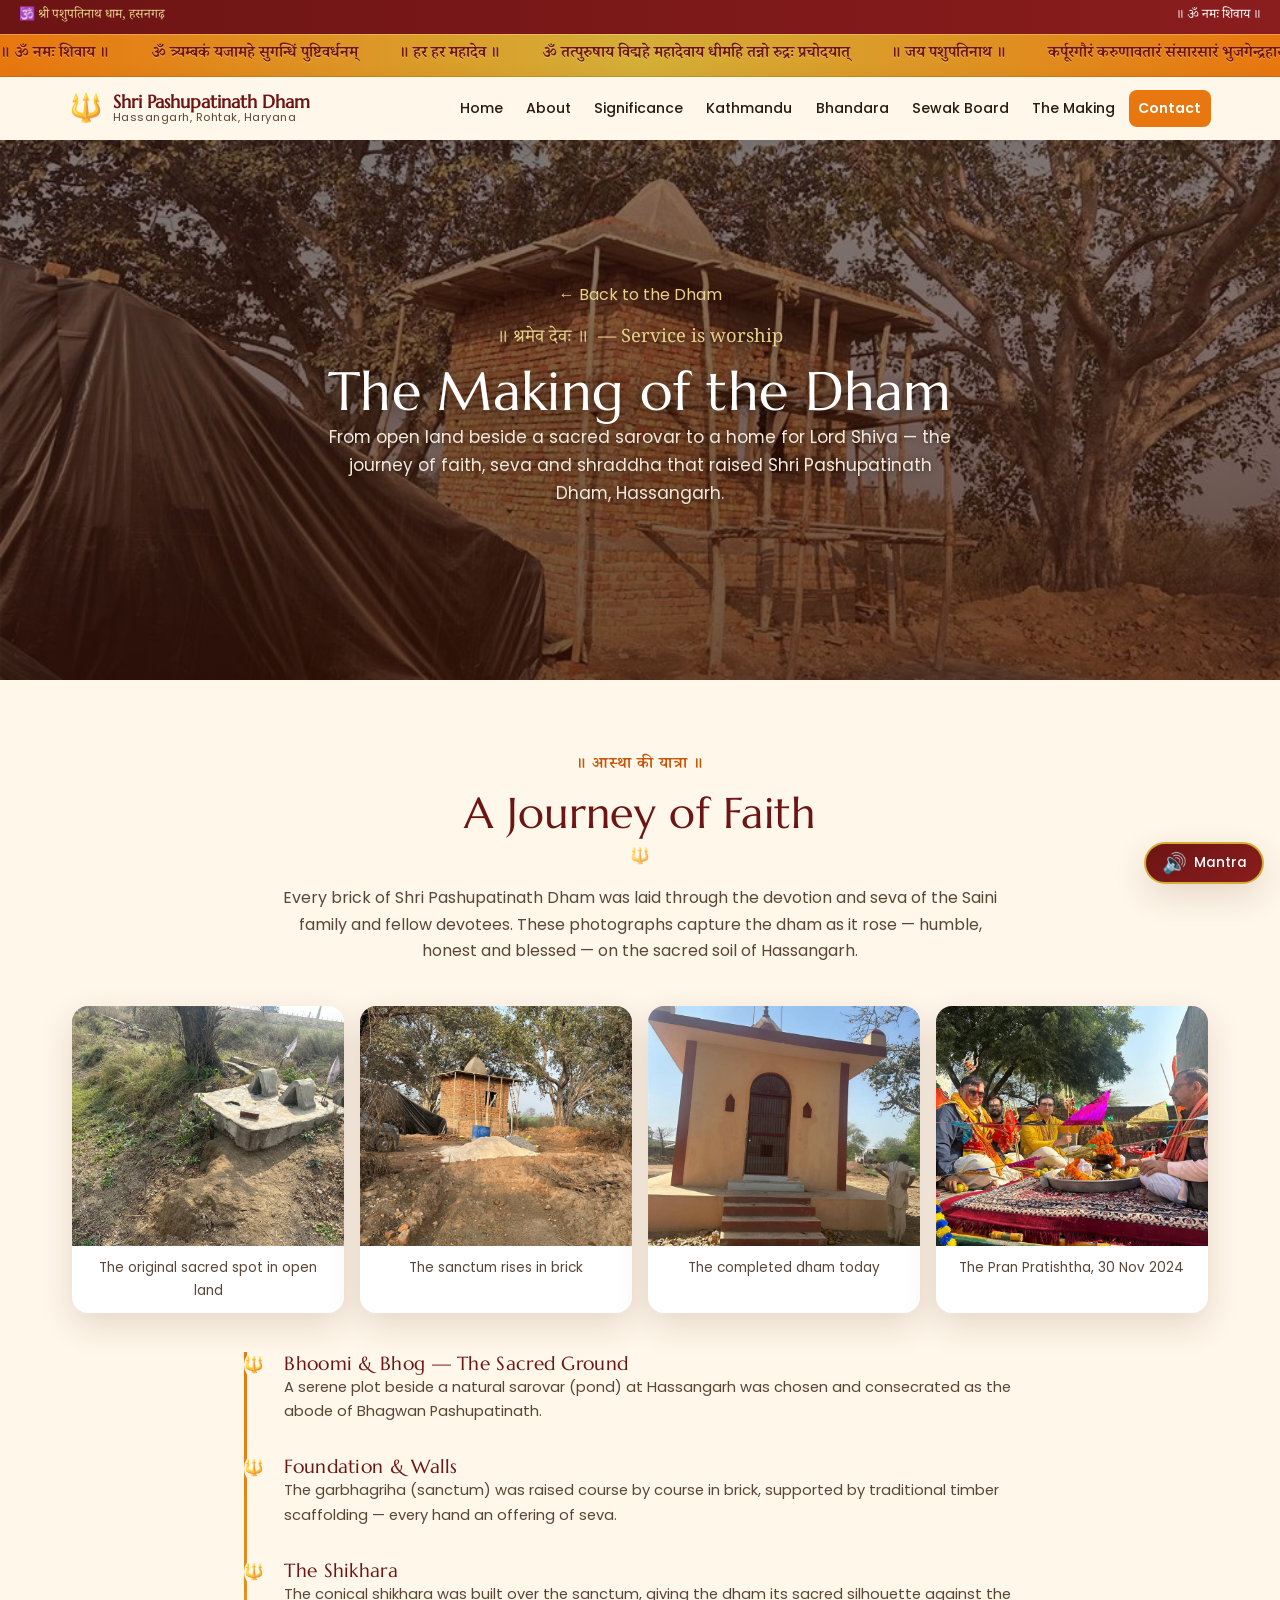
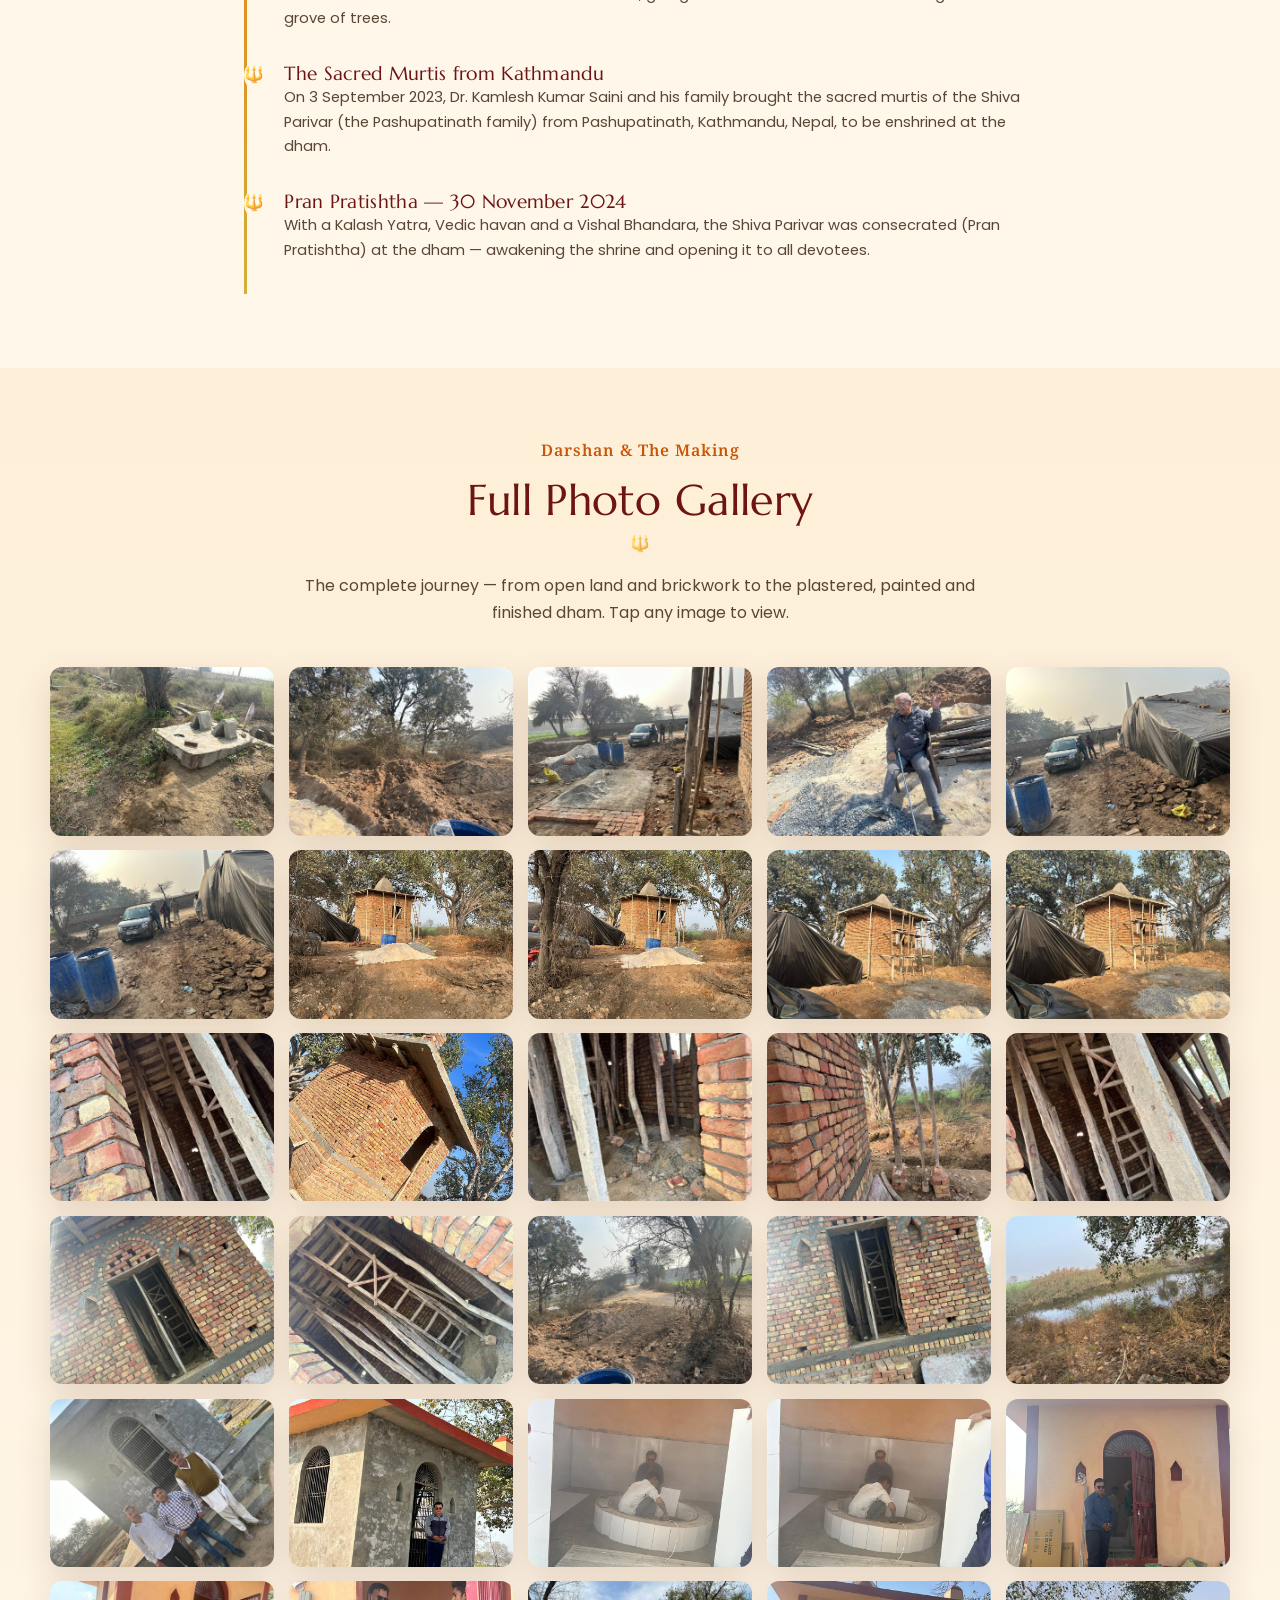
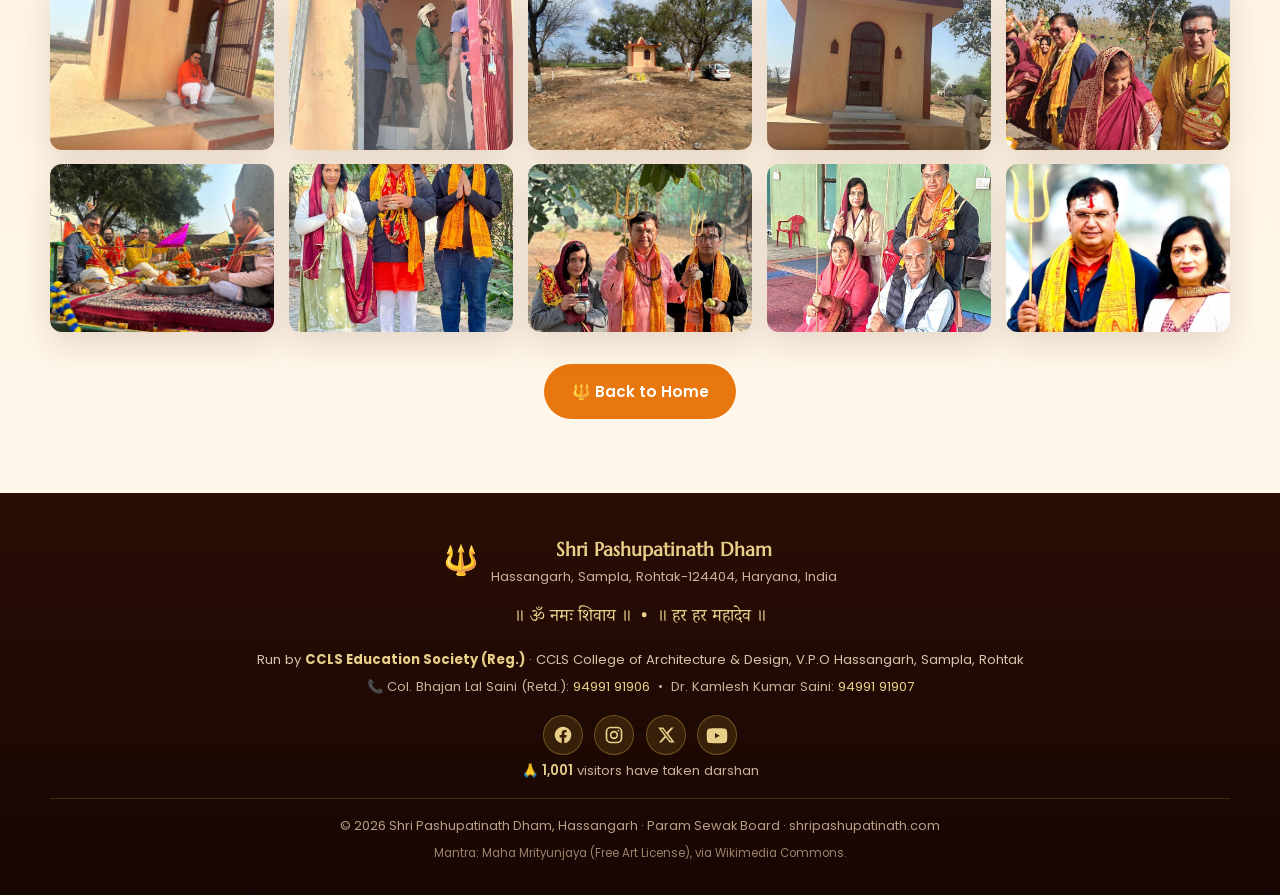
==== commit 1274aff6: "Add poster/2024 event, countdown, visit counter, socials, board photos - Home: official invitation p" ====
--- a/making.html
+++ b/making.html
@@ -78,6 +78,7 @@
       <figure><img src="assets/gallery/img-01.jpg" alt="The original sacred spot in open land" loading="lazy"/><figcaption>The original sacred spot in open land</figcaption></figure>
       <figure><img src="assets/gallery/img-07.jpg" alt="The brick sanctum under construction" loading="lazy"/><figcaption>The sanctum rises in brick</figcaption></figure>
       <figure><img src="assets/gallery/img-29.jpg" alt="The completed Shri Pashupatinath Dham" loading="lazy"/><figcaption>The completed dham today</figcaption></figure>
+      <figure><img src="assets/gallery/img-35.jpg" alt="Havan during the Pran Pratishtha" loading="lazy"/><figcaption>The Pran Pratishtha, 30 Nov 2024</figcaption></figure>
     </div>
 
     <!-- Timeline -->
@@ -95,8 +96,12 @@
         <p>The conical shikhara was built over the sanctum, giving the dham its sacred silhouette against the grove of trees.</p>
       </div>
       <div class="tl-item">
-        <h3>Pran Pratishtha — The Sacred Shivling</h3>
-        <p>The heart of the dham: a Shivling brought from the holy Pashupatinath Mandir of Kathmandu, Nepal, was installed and worshipped, awakening the shrine.</p>
+        <h3>The Sacred Murtis from Kathmandu</h3>
+        <p>On 3 September 2023, Dr. Kamlesh Kumar Saini and his family brought the sacred murtis of the Shiva Parivar (the Pashupatinath family) from Pashupatinath, Kathmandu, Nepal, to be enshrined at the dham.</p>
+      </div>
+      <div class="tl-item">
+        <h3>Pran Pratishtha — 30 November 2024</h3>
+        <p>With a Kalash Yatra, Vedic havan and a Vishal Bhandara, the Shiva Parivar was consecrated (Pran Pratishtha) at the dham — awakening the shrine and opening it to all devotees.</p>
       </div>
     </div>
   </section>
@@ -124,7 +129,18 @@
         </div>
       </div>
       <p class="footer-mantra">॥ ॐ नमः शिवाय ॥ &nbsp;•&nbsp; ॥ हर हर महादेव ॥</p>
-      <p class="footer-copy">© <span id="year"></span> Shri Pashupatinath Dham, Hassangarh. Managed by the Param Sewak Board. &nbsp;|&nbsp; shripashupatinath.com</p>
+      <p class="footer-run">Run by <strong>CCLS Education Society (Reg.)</strong> · CCLS College of Architecture &amp; Design, V.P.O Hassangarh, Sampla, Rohtak</p>
+      <p class="footer-contact">📞 Col. Bhajan Lal Saini (Retd.): <a href="tel:+919499191906">94991&nbsp;91906</a> &nbsp;•&nbsp; Dr. Kamlesh Kumar Saini: <a href="tel:+919499191907">94991&nbsp;91907</a></p>
+
+      <nav class="footer-social" aria-label="Social media">
+        <a href="#" class="soc" data-net="facebook" aria-label="Facebook" title="Facebook (coming soon)"><svg viewBox="0 0 24 24" width="20" height="20" fill="currentColor"><path d="M22 12a10 10 0 1 0-11.6 9.9v-7H7.9V12h2.5V9.8c0-2.5 1.5-3.9 3.8-3.9 1.1 0 2.2.2 2.2.2v2.5h-1.2c-1.2 0-1.6.8-1.6 1.6V12h2.7l-.4 2.9h-2.3v7A10 10 0 0 0 22 12z"/></svg></a>
+        <a href="#" class="soc" data-net="instagram" aria-label="Instagram" title="Instagram (coming soon)"><svg viewBox="0 0 24 24" width="20" height="20" fill="none" stroke="currentColor" stroke-width="2"><rect x="3" y="3" width="18" height="18" rx="5"/><circle cx="12" cy="12" r="4"/><circle cx="17.3" cy="6.7" r="1.1" fill="currentColor" stroke="none"/></svg></a>
+        <a href="#" class="soc" data-net="x" aria-label="X" title="X / Twitter (coming soon)"><svg viewBox="0 0 24 24" width="18" height="18" fill="currentColor"><path d="M18.9 2h3.3l-7.2 8.3L23.5 22h-6.6l-5.2-6.8L5.8 22H2.5l7.7-8.8L1.5 2h6.8l4.7 6.2L18.9 2zm-1.2 18h1.8L7.4 3.9H5.5L17.7 20z"/></svg></a>
+        <a href="#" class="soc" data-net="youtube" aria-label="YouTube" title="YouTube (coming soon)"><svg viewBox="0 0 24 24" width="22" height="22" fill="currentColor"><path d="M23 8.2s-.2-1.6-.9-2.3c-.8-.9-1.8-.9-2.2-1C16.8 4.6 12 4.6 12 4.6h0s-4.8 0-7.9.3c-.4 0-1.4.1-2.2 1C1.2 6.6 1 8.2 1 8.2S.8 10.1.8 12v1.7c0 1.9.2 3.8.2 3.8s.2 1.6.9 2.3c.8.9 1.9.8 2.4.9 1.7.2 7.7.3 7.7.3s4.8 0 7.9-.3c.4 0 1.4-.1 2.2-1 .7-.7.9-2.3.9-2.3s.2-1.9.2-3.8V12c0-1.9-.2-3.8-.2-3.8zM9.8 15.5V9.9l5.2 2.8-5.2 2.8z"/></svg></a>
+      </nav>
+
+      <p class="footer-visits" title="Total visits to this site">🙏 <span id="visitCount">—</span> visitors have taken darshan</p>
+      <p class="footer-copy">© <span id="year"></span> Shri Pashupatinath Dham, Hassangarh · Param Sewak Board · shripashupatinath.com</p>
       <p class="footer-credit">Mantra: Maha Mrityunjaya (Free Art License), via Wikimedia Commons.</p>
     </div>
   </footer>
--- a/css/styles.css
+++ b/css/styles.css
@@ -119,7 +119,8 @@
   background:linear-gradient(180deg,rgba(60,15,5,.55),rgba(60,15,5,.35) 40%,rgba(50,12,4,.78));}
 .hero-content{position:relative;z-index:2;max-width:820px;padding:2rem 1.4rem}
 .hero-mantra{font-family:'Noto Serif Devanagari',serif;color:var(--gold-soft);
-  font-size:1.02rem;margin-bottom:1rem;text-shadow:0 2px 8px rgba(0,0,0,.6)}
+  font-size:1.15rem;margin-bottom:.25rem;text-shadow:0 2px 8px rgba(0,0,0,.6)}
+.hero-mantra-2{font-size:.98rem;opacity:.9;margin-bottom:1rem}
 .hero h1{font-size:clamp(2.4rem,6vw,4.4rem);text-shadow:0 4px 22px rgba(0,0,0,.55);color:#fff}
 .hero-sub-hi{font-family:'Noto Serif Devanagari',serif;font-size:1.5rem;color:var(--gold-soft);margin:.3rem 0 1rem}
 .hero-desc{font-size:1.06rem;max-width:640px;margin:0 auto 1.8rem;color:#f5e8da;text-shadow:0 1px 6px rgba(0,0,0,.5)}
@@ -205,6 +206,48 @@
 .bhandara-note{margin-top:1.8rem;color:#fbecd8}
 .bhandara-note a{color:#fff;text-decoration:underline}
 
+/* ===== Pran Pratishtha ===== */
+.pratishtha{background:linear-gradient(180deg,var(--cream-2),var(--cream))}
+.prat-grid{display:grid;grid-template-columns:0.75fr 1.25fr;gap:2rem;align-items:start}
+.prat-poster{border-radius:var(--radius);overflow:hidden;box-shadow:var(--shadow);border:3px solid var(--gold);background:#fff}
+.prat-poster img{width:100%;display:block;cursor:pointer}
+.prat-text p{color:var(--ink-soft);margin-bottom:1rem}
+.prat-text strong{color:var(--maroon)}
+.prat-schedule{display:grid;grid-template-columns:repeat(3,1fr);gap:.8rem;margin:1.2rem 0}
+.prat-slot{background:#fff;border-radius:12px;padding:1rem .6rem;text-align:center;box-shadow:var(--shadow);border-top:4px solid var(--saffron)}
+.prat-slot span{font-size:1.5rem;display:block}
+.prat-slot strong{display:block;color:var(--maroon);font-size:.95rem;margin:.3rem 0 .15rem}
+.prat-slot small{color:var(--ink-soft);font-size:.8rem}
+.prat-note{background:var(--cream-2);border-left:4px solid var(--saffron);padding:.8rem 1rem;border-radius:8px;font-size:.9rem}
+.prat-note strong{color:var(--saffron-deep)}
+.prat-photos{display:grid;grid-template-columns:repeat(3,1fr);gap:1rem;margin-top:2rem}
+.prat-photos figure{border-radius:var(--radius);overflow:hidden;box-shadow:var(--shadow);background:#fff;position:relative}
+.prat-photos img{width:100%;height:260px;object-fit:cover;display:block}
+.prat-photos figcaption{padding:.6rem;text-align:center;font-size:.82rem;color:var(--ink-soft)}
+@media(max-width:820px){.prat-grid{grid-template-columns:1fr}.prat-photos{grid-template-columns:1fr}}
+
+/* 2024 event card (inset in the Bhandara section) */
+.bhandara-2024{max-width:var(--maxw);margin:2.6rem auto 0;background:var(--cream);border-radius:var(--radius);
+  padding:2rem 1.4rem;box-shadow:0 14px 40px rgba(40,10,0,.35);text-align:left}
+.bhandara-2024 .section-head{margin-bottom:1.6rem}
+.bhandara-2024 .prat-poster img{max-height:none}
+
+/* Countdown */
+.countdown{margin-top:2.4rem}
+.countdown h3{color:var(--gold-soft);font-size:1.02rem;margin-bottom:1rem;font-family:'Poppins',sans-serif;font-weight:500}
+.cd-grid{display:flex;gap:.7rem;justify-content:center;flex-wrap:wrap}
+.cd-box{background:rgba(255,255,255,.12);border:1px solid var(--gold-soft);border-radius:12px;padding:.7rem 1rem;min-width:74px}
+.cd-box span{display:block;font-family:'Marcellus',serif;font-size:2rem;color:#fff;line-height:1.1}
+.cd-box small{color:var(--gold-soft);font-size:.7rem;text-transform:uppercase;letter-spacing:1.5px}
+
+/* Footer social + visits */
+.footer-social{display:flex;gap:.7rem;justify-content:center;margin:1.1rem 0 .3rem}
+.footer-social .soc{width:40px;height:40px;border-radius:50%;display:flex;align-items:center;justify-content:center;
+  background:rgba(212,175,55,.14);color:var(--gold-soft);border:1px solid rgba(212,175,55,.35);transition:.2s}
+.footer-social .soc:hover{background:var(--saffron);color:#fff;transform:translateY(-2px)}
+.footer-visits{font-size:.82rem;color:#c9b299;margin-top:.3rem}
+.footer-visits span{color:var(--gold-soft);font-weight:600}
+
 /* ===== Board ===== */
 .board-grid{display:grid;grid-template-columns:repeat(auto-fit,minmax(210px,1fr));gap:1.3rem}
 .board-card{background:#fff;border-radius:var(--radius);padding:1.6rem 1.2rem;text-align:center;
@@ -215,6 +258,8 @@
   justify-content:center;font-size:2.1rem;border:3px solid var(--gold);overflow:hidden}
 .board-avatar.has-photo{width:110px;height:110px}
 .board-avatar.has-photo img{width:100%;height:100%;object-fit:cover}
+.board-avatar.tba{font-family:'Marcellus',serif;font-size:1.1rem;color:var(--ink-soft);
+  letter-spacing:3px;background:linear-gradient(145deg,var(--cream-2),#e7d8bd)}
 .board-card h3{font-size:1.12rem;color:var(--maroon)}
 .board-card h3 span{font-size:.8rem;color:var(--ink-soft)}
 .board-card .role{color:var(--saffron-deep);font-weight:600;font-size:.9rem;margin-top:.25rem}
@@ -284,6 +329,10 @@
 .footer-brand strong{font-family:'Marcellus',serif;font-size:1.2rem;color:var(--gold-soft);display:block}
 .footer-brand p{font-size:.82rem;color:#c9b299}
 .footer-mantra{font-family:'Noto Serif Devanagari',serif;color:var(--gold-soft);font-size:1.1rem;margin:1rem 0}
+.footer-run{font-size:.82rem;color:#d8c3a8;margin-top:.4rem}
+.footer-run strong{color:var(--gold-soft)}
+.footer-contact{font-size:.82rem;color:#c9b299;margin-top:.35rem}
+.footer-contact a{color:var(--gold-soft)}
 .footer-copy{font-size:.8rem;color:#b89e85;border-top:1px solid rgba(212,175,55,.2);padding-top:1rem;margin-top:1rem}
 .footer-credit{font-size:.72rem;color:#9c8369;margin-top:.5rem}
 .footer-credit a{color:var(--gold-soft)}
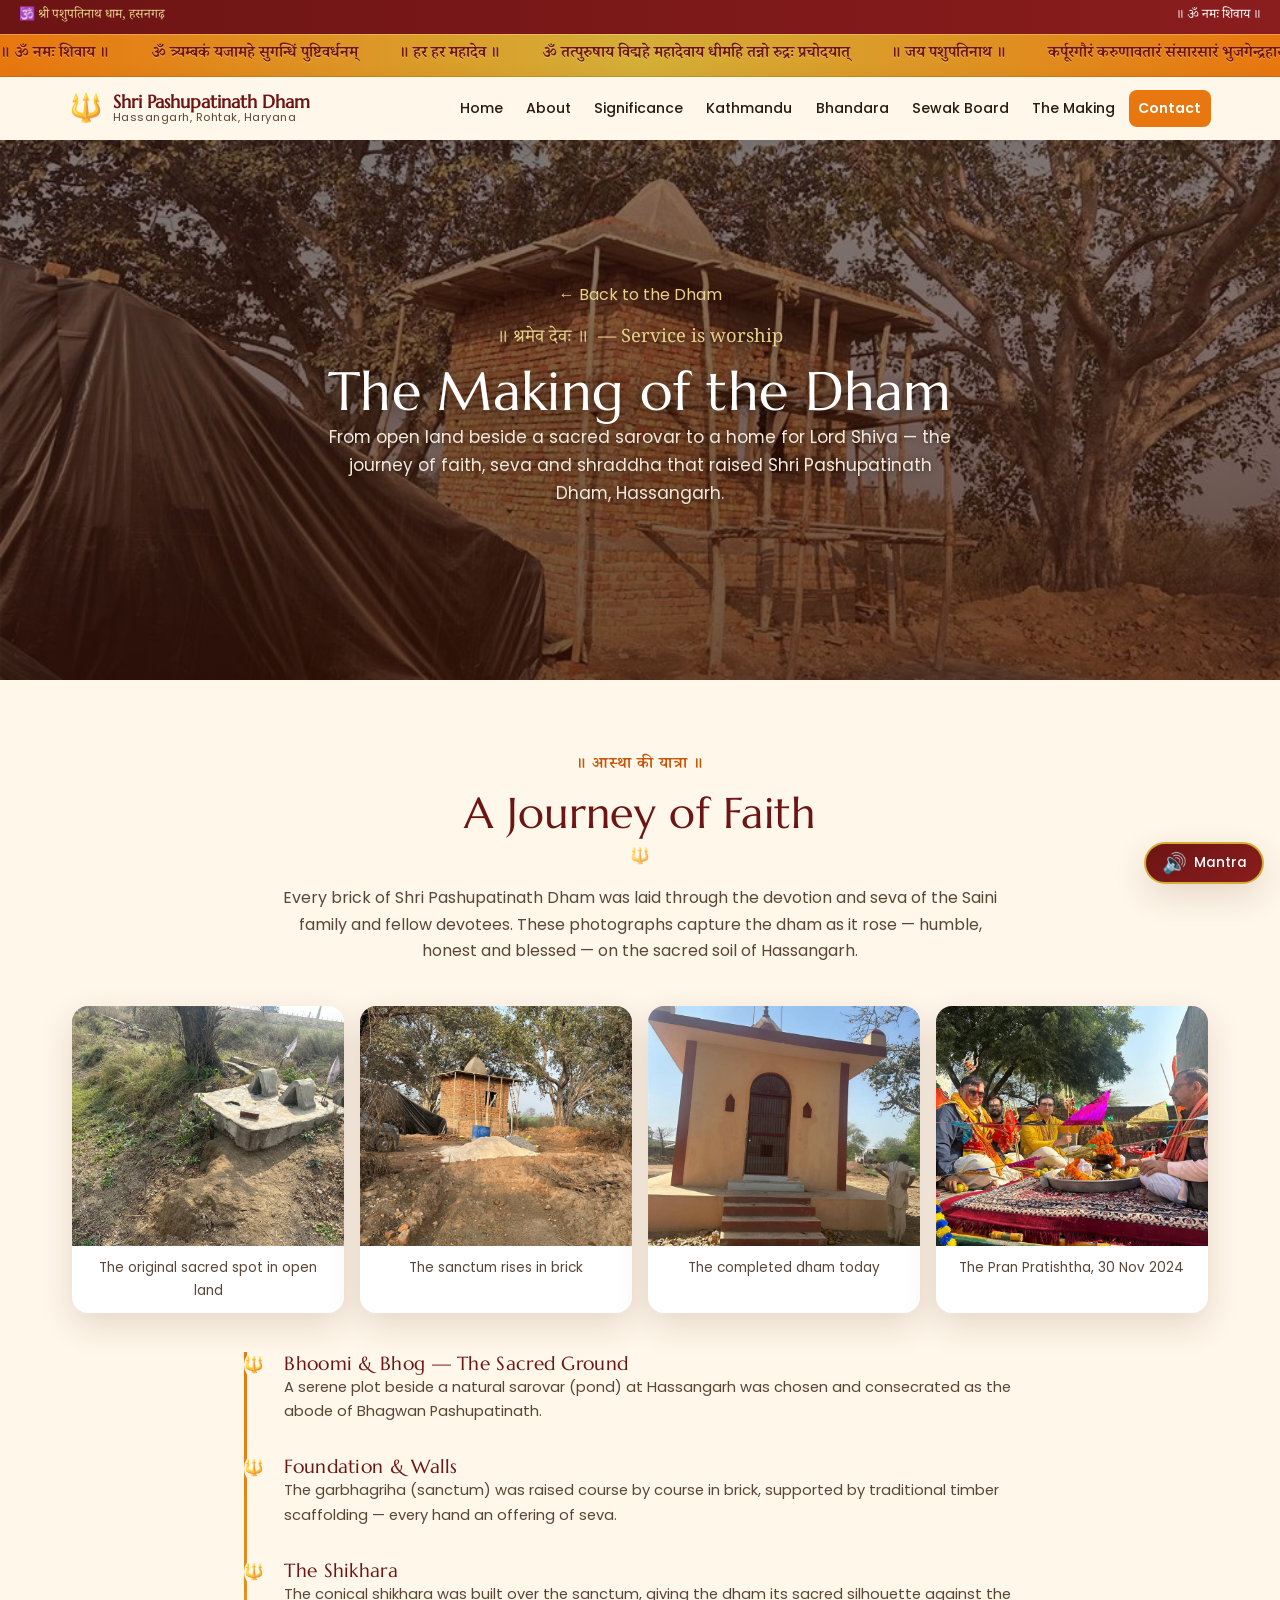
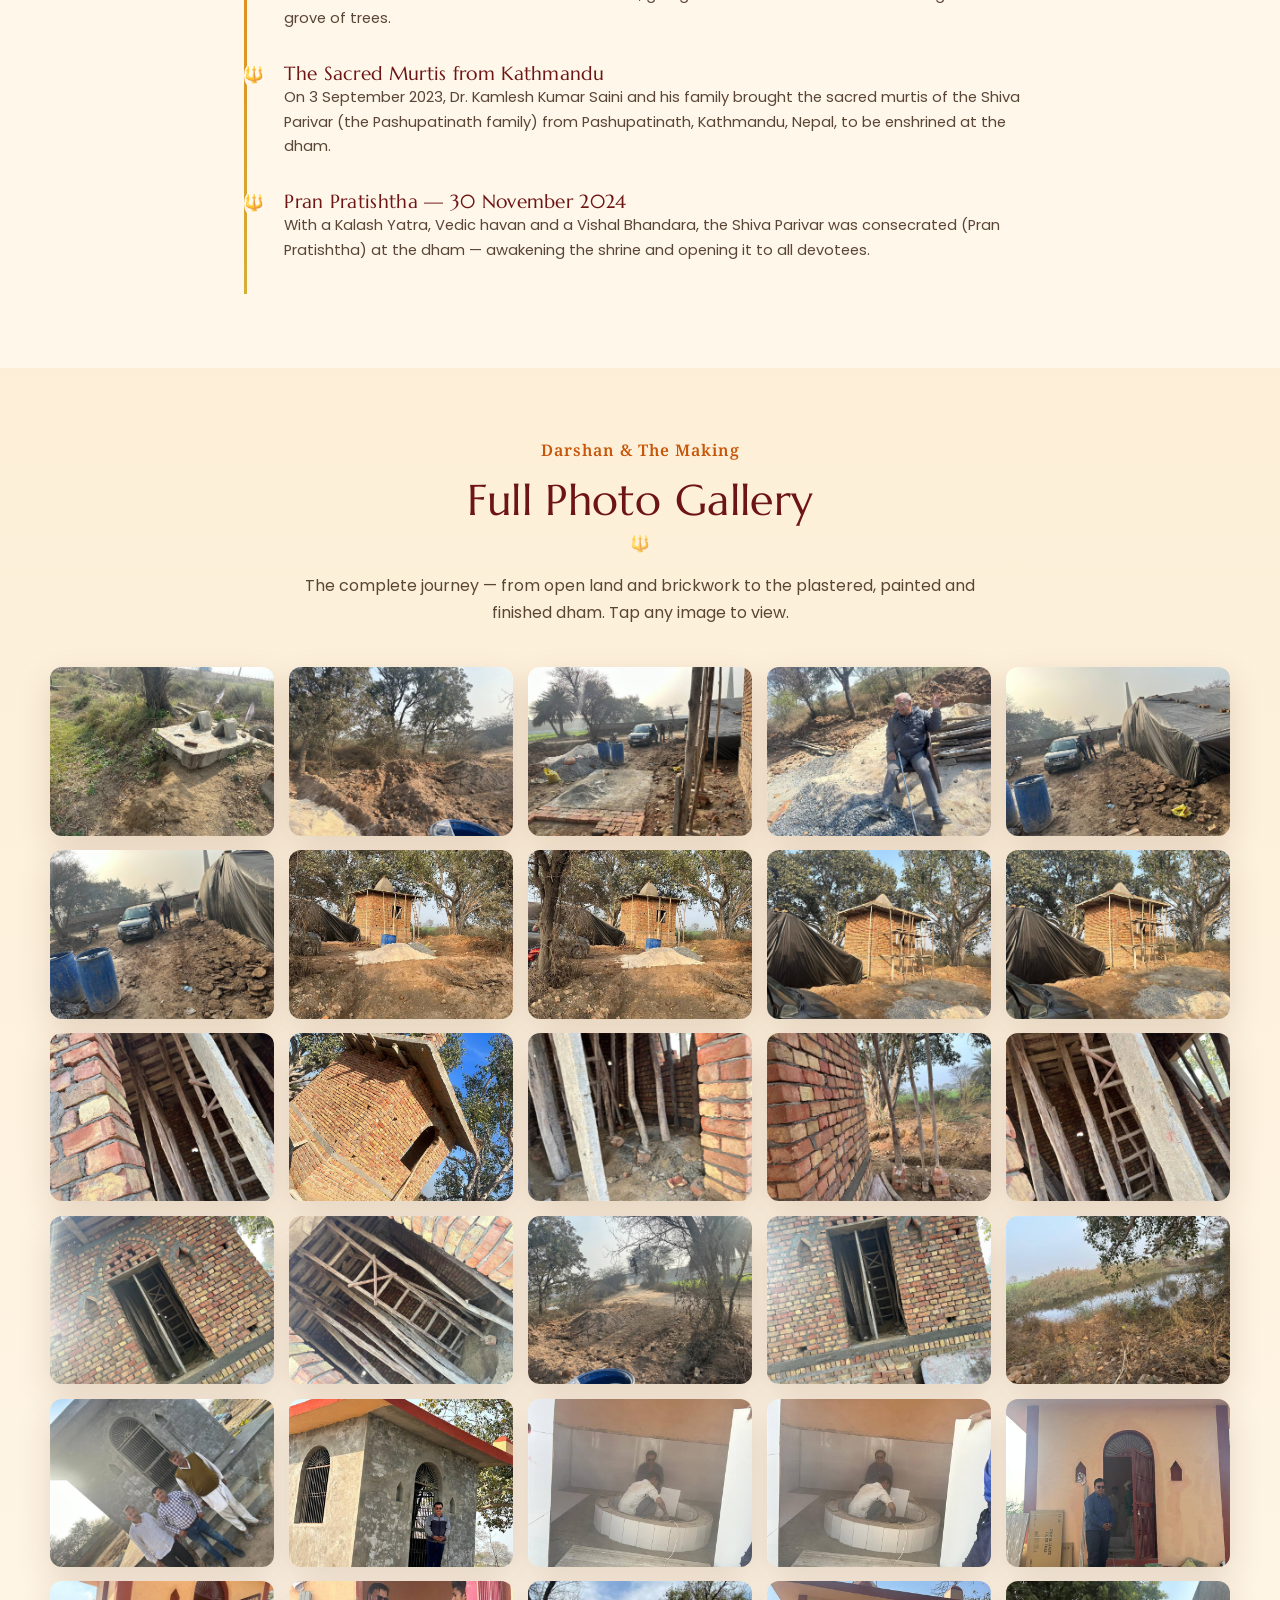
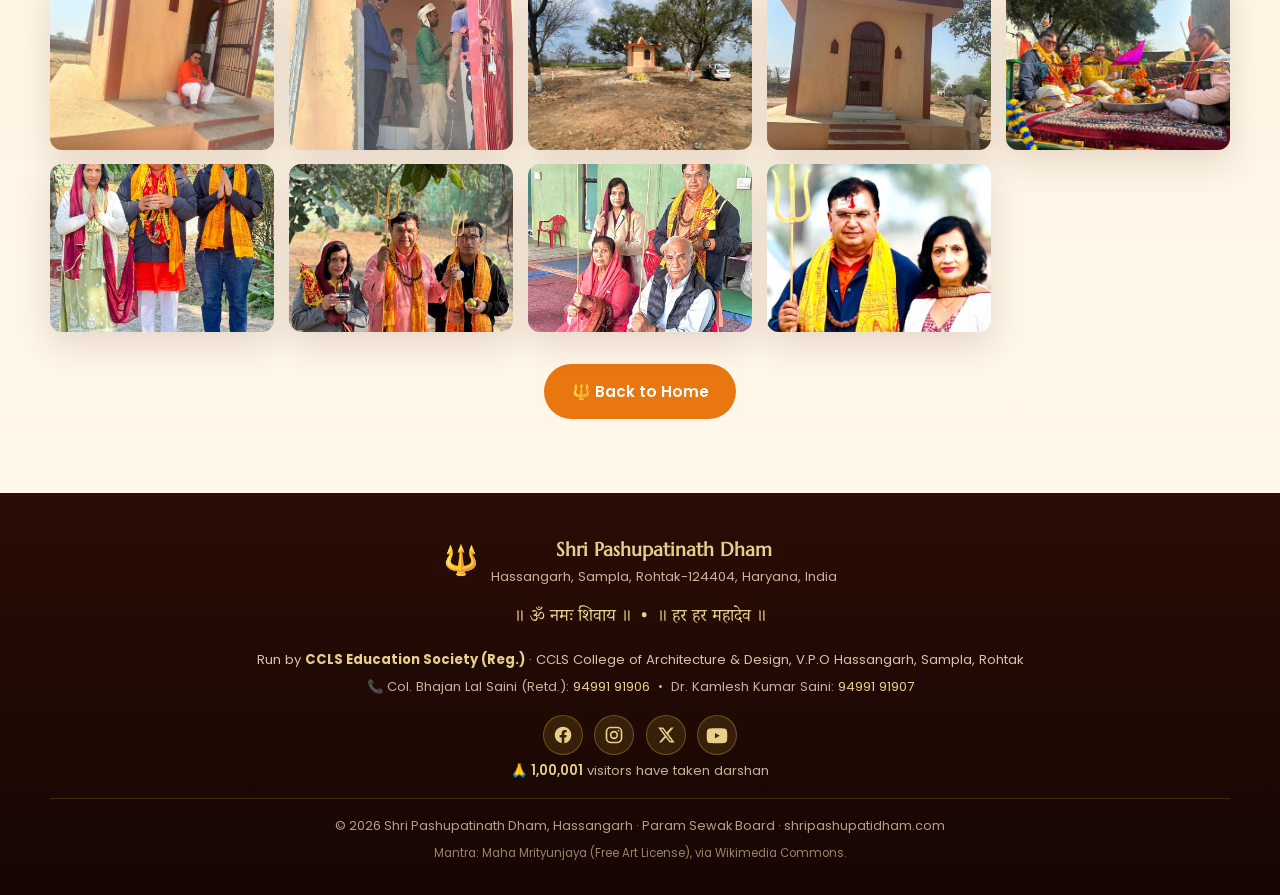
==== commit 7f57c029: "Switch custom domain to shripashupatidham.com - Updated CNAME and all domain references (footers, RE" ====
--- a/making.html
+++ b/making.html
@@ -140,7 +140,7 @@
       </nav>
 
       <p class="footer-visits" title="Total visits to this site">🙏 <span id="visitCount">—</span> visitors have taken darshan</p>
-      <p class="footer-copy">© <span id="year"></span> Shri Pashupatinath Dham, Hassangarh · Param Sewak Board · shripashupatinath.com</p>
+      <p class="footer-copy">© <span id="year"></span> Shri Pashupatinath Dham, Hassangarh · Param Sewak Board · shripashupatidham.com</p>
       <p class="footer-credit">Mantra: Maha Mrityunjaya (Free Art License), via Wikimedia Commons.</p>
     </div>
   </footer>
--- a/css/styles.css
+++ b/css/styles.css
@@ -129,6 +129,46 @@
   font-size:1.4rem;z-index:2;animation:bob 1.8s infinite}
 @keyframes bob{0%,100%{transform:translate(-50%,0)}50%{transform:translate(-50%,10px)}}
 
+/* ===== Slideshow ===== */
+.slideshow-section{background:linear-gradient(180deg,#1c0803,#2a0d05);padding:2rem 1rem}
+.slideshow{position:relative;max-width:var(--maxw);margin:auto;height:520px;overflow:hidden;
+  border-radius:var(--radius);border:2px solid rgba(212,175,55,.4);box-shadow:var(--shadow)}
+.slides{height:100%}
+.slide{position:absolute;inset:0;margin:0;opacity:0;transition:opacity .8s ease;
+  display:flex;align-items:center;justify-content:center;background:#160603}
+.slide.active{opacity:1}
+.slide img{max-width:100%;max-height:100%;width:auto;height:auto;object-fit:contain;cursor:zoom-in}
+.slide figcaption{position:absolute;left:0;right:0;bottom:0;padding:1rem 1.2rem;
+  background:linear-gradient(transparent,rgba(20,5,0,.85));color:#fff;text-align:center;
+  font-size:.95rem;font-family:'Marcellus',serif}
+.slide-btn{position:absolute;top:50%;transform:translateY(-50%);z-index:3;
+  width:46px;height:46px;border-radius:50%;border:1px solid rgba(212,175,55,.5);
+  background:rgba(20,5,0,.45);color:#fff;font-size:1.8rem;line-height:1;cursor:pointer;transition:.2s}
+.slide-btn:hover{background:var(--saffron)}
+.slide-btn.prev{left:12px}
+.slide-btn.next{right:12px}
+.slide-dots{position:absolute;bottom:56px;left:50%;transform:translateX(-50%);z-index:3;display:flex;gap:.5rem}
+.slide-dots button{width:11px;height:11px;border-radius:50%;border:none;cursor:pointer;
+  background:rgba(255,255,255,.45);transition:.2s;padding:0}
+.slide-dots button.active{background:var(--saffron);transform:scale(1.2)}
+@media(max-width:700px){.slideshow{height:400px}.slide-dots{bottom:50px}}
+@media(max-width:440px){.slideshow{height:330px}.slide figcaption{font-size:.82rem;padding:.7rem}}
+
+/* Hero-as-slideshow overrides */
+.hero{overflow:hidden}
+.hero-ss{position:absolute;inset:0;z-index:1;height:100%;max-width:none;margin:0;border:0;border-radius:0;box-shadow:none}
+.hero-ss .slides{position:absolute;inset:0}
+.hero-ss .slide{background:#160603}
+.hero-ss .slide img{width:100%;height:100%;object-fit:cover;cursor:default}
+.hero-ss .poster-slide img{object-fit:contain;cursor:zoom-in}
+.hero .hero-overlay{z-index:2;pointer-events:none}
+.hero .hero-content{z-index:3;transition:opacity .5s ease}
+.hero-ss .slide-dots{bottom:20px}
+.hero .hero-scroll{display:none}
+.hero.show-poster .hero-content{opacity:0;visibility:hidden}
+.hero.show-poster .hero-overlay{background:rgba(15,4,0,.28)}
+@media(max-width:700px){.hero-ss .slide-dots{bottom:16px}}
+
 /* ===== Quote strip ===== */
 .quote-strip{background:linear-gradient(135deg,var(--maroon),var(--maroon-2));color:#fff;
   text-align:center;padding:3rem 1.4rem;border-bottom:4px solid var(--gold)}
@@ -160,6 +200,7 @@
 @media(max-width:820px){.about-grid{grid-template-columns:1fr}}
 
 /* ===== Significance ===== */
+.sig-subhead{margin-top:3.4rem;padding-top:3rem;border-top:1px solid var(--cream-2)}
 .sig-intro{max-width:820px;margin:0 auto 2.4rem;text-align:center;color:var(--ink-soft);font-size:1.05rem}
 .sig-grid{display:grid;grid-template-columns:repeat(auto-fit,minmax(230px,1fr));gap:1.3rem}
 .sig-card{background:#fff;border-radius:var(--radius);padding:1.6rem;box-shadow:var(--shadow);
@@ -208,9 +249,9 @@
 
 /* ===== Pran Pratishtha ===== */
 .pratishtha{background:linear-gradient(180deg,var(--cream-2),var(--cream))}
-.prat-grid{display:grid;grid-template-columns:0.75fr 1.25fr;gap:2rem;align-items:start}
-.prat-poster{border-radius:var(--radius);overflow:hidden;box-shadow:var(--shadow);border:3px solid var(--gold);background:#fff}
-.prat-poster img{width:100%;display:block;cursor:pointer}
+.prat-grid{display:grid;grid-template-columns:auto 1fr;gap:2rem;align-items:center}
+.prat-poster{border-radius:var(--radius);overflow:hidden;box-shadow:var(--shadow);border:3px solid var(--gold);background:#fff;margin:0 auto}
+.prat-poster img{height:auto;max-height:440px;width:auto;max-width:100%;display:block;cursor:zoom-in}
 .prat-text p{color:var(--ink-soft);margin-bottom:1rem}
 .prat-text strong{color:var(--maroon)}
 .prat-schedule{display:grid;grid-template-columns:repeat(3,1fr);gap:.8rem;margin:1.2rem 0}
@@ -220,9 +261,10 @@
 .prat-slot small{color:var(--ink-soft);font-size:.8rem}
 .prat-note{background:var(--cream-2);border-left:4px solid var(--saffron);padding:.8rem 1rem;border-radius:8px;font-size:.9rem}
 .prat-note strong{color:var(--saffron-deep)}
-.prat-photos{display:grid;grid-template-columns:repeat(3,1fr);gap:1rem;margin-top:2rem}
+.prat-photos{display:grid;grid-template-columns:repeat(3,1fr);gap:1rem;margin-top:1.4rem}
 .prat-photos figure{border-radius:var(--radius);overflow:hidden;box-shadow:var(--shadow);background:#fff;position:relative}
-.prat-photos img{width:100%;height:260px;object-fit:cover;display:block}
+.prat-photos img{width:100%;height:260px;object-fit:cover;object-position:center 30%;display:block}
+.prat-photos img.fit-top{object-position:center top}
 .prat-photos figcaption{padding:.6rem;text-align:center;font-size:.82rem;color:var(--ink-soft)}
 @media(max-width:820px){.prat-grid{grid-template-columns:1fr}.prat-photos{grid-template-columns:1fr}}
 
@@ -230,6 +272,8 @@
 .bhandara-2024{max-width:var(--maxw);margin:2.6rem auto 0;background:var(--cream);border-radius:var(--radius);
   padding:2rem 1.4rem;box-shadow:0 14px 40px rgba(40,10,0,.35);text-align:left}
 .bhandara-2024 .section-head{margin-bottom:1.6rem}
+.bhandara-2024 h2{color:var(--maroon)}
+.bhandara-2024 .eyebrow{color:var(--saffron-deep)}
 .bhandara-2024 .prat-poster img{max-height:none}
 
 /* Countdown */
@@ -249,7 +293,10 @@
 .footer-visits span{color:var(--gold-soft);font-weight:600}
 
 /* ===== Board ===== */
-.board-grid{display:grid;grid-template-columns:repeat(auto-fit,minmax(210px,1fr));gap:1.3rem}
+.board-grid{display:flex;flex-wrap:wrap;justify-content:center;gap:1.3rem}
+.board-grid .board-card{flex:0 1 232px}
+@media(max-width:520px){.board-grid .board-card{flex:0 1 46%}}
+@media(max-width:400px){.board-grid .board-card{flex-basis:100%}}
 .board-card{background:#fff;border-radius:var(--radius);padding:1.6rem 1.2rem;text-align:center;
   box-shadow:var(--shadow);border-bottom:4px solid var(--gold);transition:.25s}
 .board-card:hover{transform:translateY(-5px);border-bottom-color:var(--saffron)}
